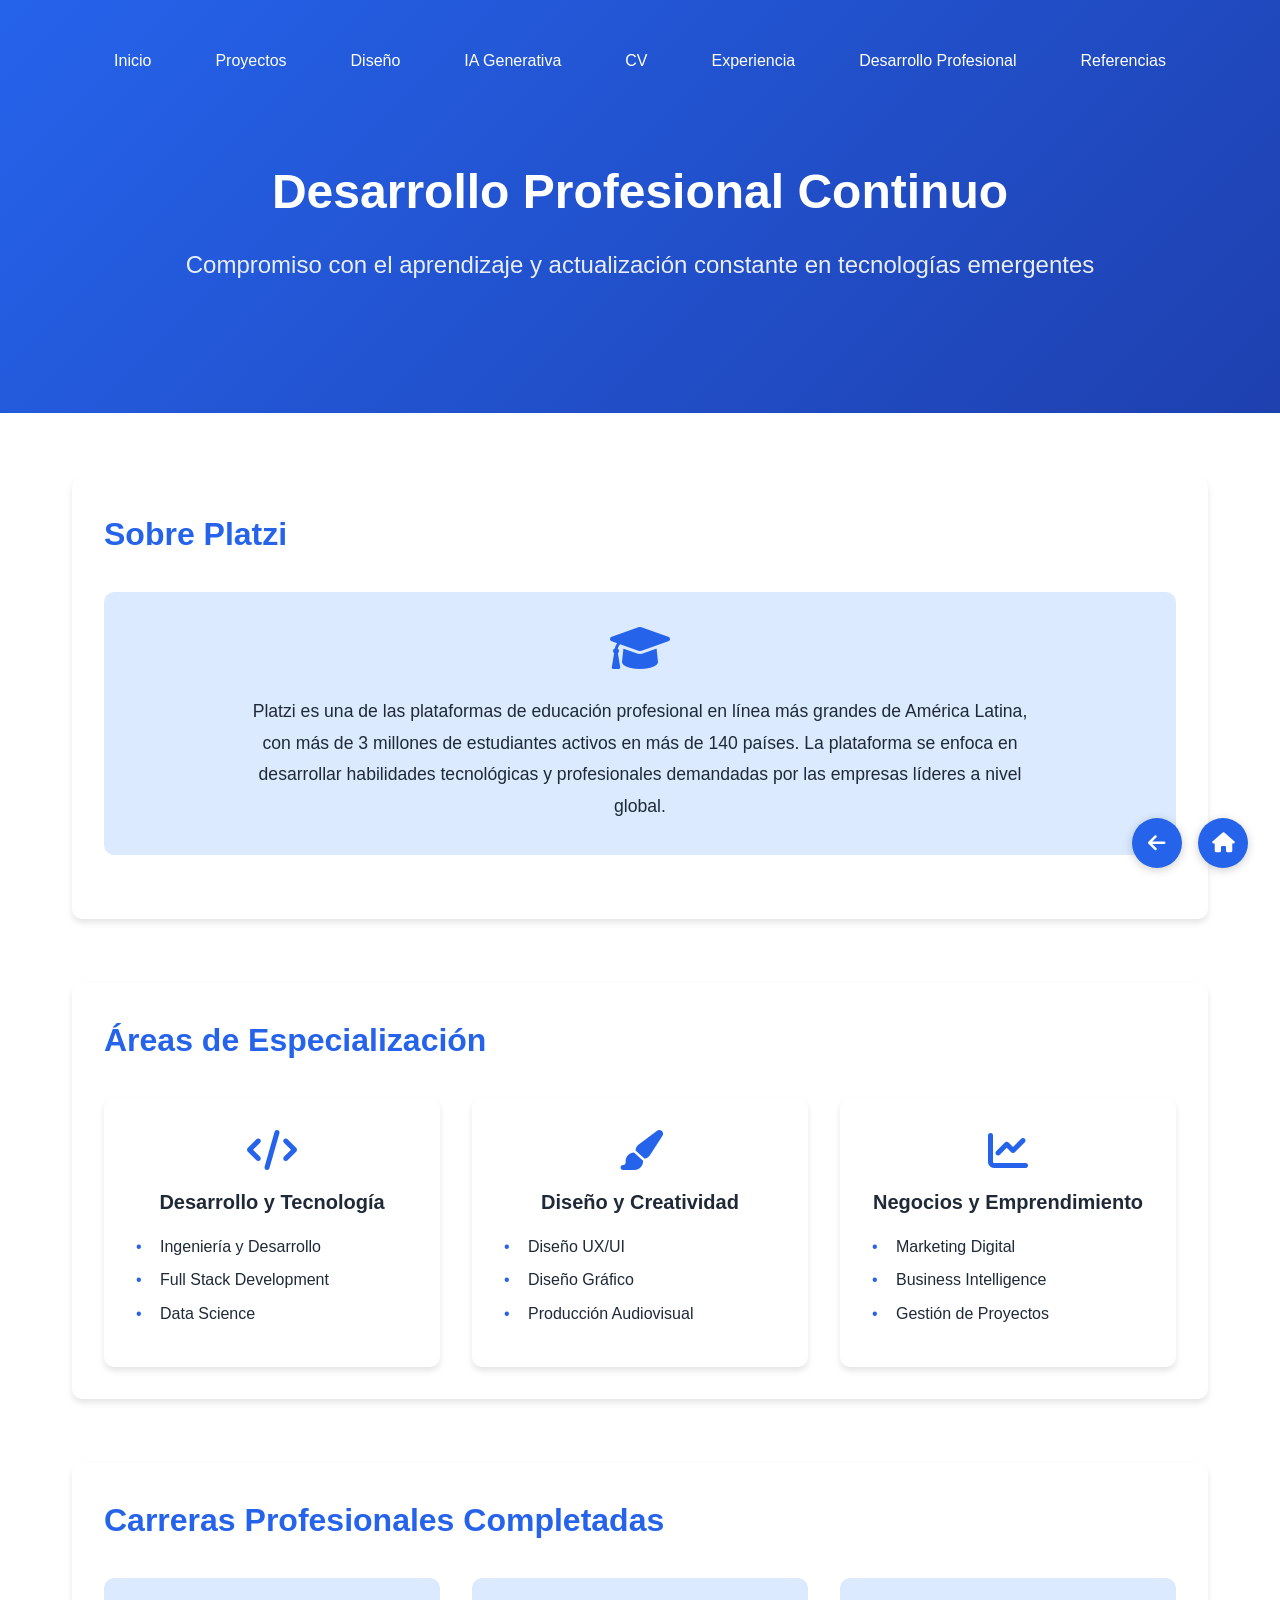
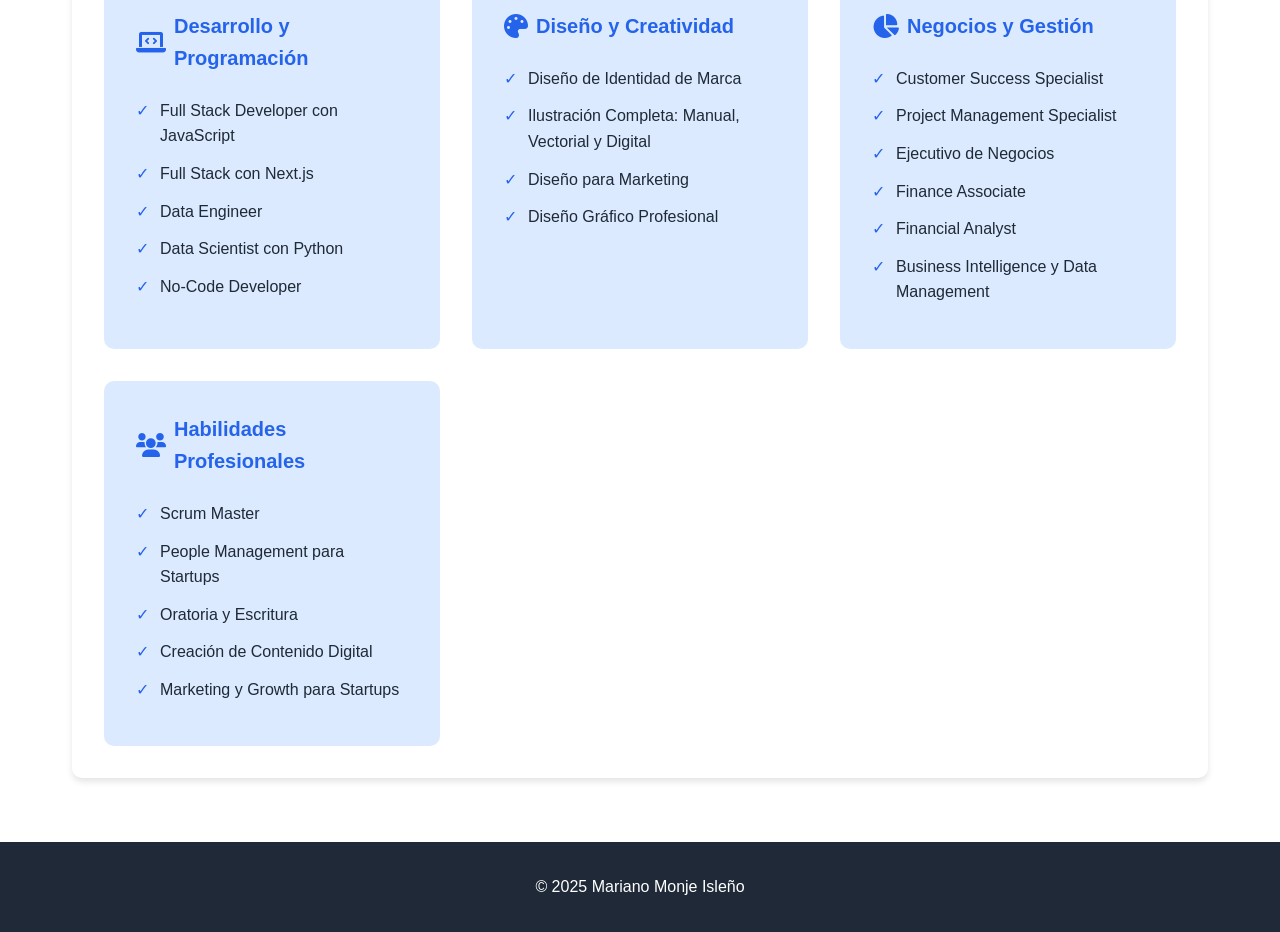
==== CarrerasPlatzi.html @ 1d6fe994 "Mejorando todo" ====
<!DOCTYPE html>
<html lang="es">

<head>
    <meta charset="UTF-8">
    <meta name="viewport" content="width=device-width, initial-scale=1.0">
    <meta name="description" content="Desarrollo profesional continuo de Mariano Monje Isleño - Carreras completadas en Platzi en desarrollo, diseño, negocios y habilidades profesionales.">
    <meta name="keywords" content="desarrollo profesional, platzi, carreras completadas, formación continua, mariano monje, educación tecnológica">
    <meta name="author" content="Mariano Monje Isleño">
    <meta property="og:title" content="Desarrollo Profesional - Mariano Monje Isleño">
    <meta property="og:description" content="Desarrollo profesional continuo con carreras completadas en Platzi en múltiples áreas tecnológicas.">
    <meta property="og:type" content="website">
    <meta property="og:url" content="https://marianomonjetecnico2023.github.io/Portfolio/CarrerasPlatzi.html">
    <meta name="twitter:card" content="summary_large_image">
    <meta name="twitter:title" content="Desarrollo Profesional - Mariano Monje Isleño">
    <meta name="twitter:description" content="Desarrollo profesional continuo con carreras completadas en Platzi.">
    <title>Desarrollo Profesional - Mariano Monje Isleño</title>
    <link rel="stylesheet" href="index.css">
    <link rel="stylesheet" href="https://cdnjs.cloudflare.com/ajax/libs/font-awesome/6.0.0/css/all.min.css">
</head>

<body>
    <header class="hero">
        <nav id="main-nav" class="container">
            <button class="mobile-menu-toggle" aria-label="Abrir menú">
                <i class="fas fa-bars"></i>
            </button>
            <ul>
                <li><a href="index.html">Inicio</a></li>
                <li><a href="ProyectosProgramacion.html">Proyectos</a></li>
                <li><a href="DiseñoGrafico.html">Diseño</a></li>
                <li><a href="IA-Generativa.html">IA Generativa</a></li>
                <li><a href="programador.html">CV</a></li>
                <li><a href="ExperienciaLaboral.html">Experiencia</a></li>
                <li><a href="CarrerasPlatzi.html">Desarrollo Profesional</a></li>
                <li><a href="Referencias.html">Referencias</a></li>
            </ul>
        </nav>
        <div class="mobile-menu-overlay"></div>

        <div class="hero-content container">
            <h1>Desarrollo Profesional Continuo</h1>
            <p class="subtitle">Compromiso con el aprendizaje y actualización constante en tecnologías emergentes</p>
        </div>
    </header>

    <main class="container">
        <section class="section">
            <h2>Sobre Platzi</h2>
            <div class="platzi-info">
                <div class="platzi-description">
                    <i class="fas fa-graduation-cap"></i>
                    <p>Platzi es una de las plataformas de educación profesional en línea más grandes de América Latina, con más de 3 millones de estudiantes activos en más de 140 países. La plataforma se enfoca en desarrollar habilidades tecnológicas y profesionales demandadas por las empresas líderes a nivel global.</p>
                </div>
            </div>
        </section>

        <section class="section">
            <h2>Áreas de Especialización</h2>
            <div class="areas-grid">
                <div class="area-card">
                    <i class="fas fa-code"></i>
                    <h3>Desarrollo y Tecnología</h3>
                    <ul>
                        <li>Ingeniería y Desarrollo</li>
                        <li>Full Stack Development</li>
                        <li>Data Science</li>
                    </ul>
                </div>
                
                <div class="area-card">
                    <i class="fas fa-paint-brush"></i>
                    <h3>Diseño y Creatividad</h3>
                    <ul>
                        <li>Diseño UX/UI</li>
                        <li>Diseño Gráfico</li>
                        <li>Producción Audiovisual</li>
                    </ul>
                </div>

                <div class="area-card">
                    <i class="fas fa-chart-line"></i>
                    <h3>Negocios y Emprendimiento</h3>
                    <ul>
                        <li>Marketing Digital</li>
                        <li>Business Intelligence</li>
                        <li>Gestión de Proyectos</li>
                    </ul>
                </div>
            </div>
        </section>

        <section class="section">
            <h2>Carreras Profesionales Completadas</h2>
            <div class="carreras-grid">
                <div class="carrera-category">
                    <h3><i class="fas fa-laptop-code"></i> Desarrollo y Programación</h3>
                    <ul>
                        <li>Full Stack Developer con JavaScript</li>
                        <li>Full Stack con Next.js</li>
                        <li>Data Engineer</li>
                        <li>Data Scientist con Python</li>
                        <li>No-Code Developer</li>
                    </ul>
                </div>

                <div class="carrera-category">
                    <h3><i class="fas fa-palette"></i> Diseño y Creatividad</h3>
                    <ul>
                        <li>Diseño de Identidad de Marca</li>
                        <li>Ilustración Completa: Manual, Vectorial y Digital</li>
                        <li>Diseño para Marketing</li>
                        <li>Diseño Gráfico Profesional</li>
                    </ul>
                </div>

                <div class="carrera-category">
                    <h3><i class="fas fa-chart-pie"></i> Negocios y Gestión</h3>
                    <ul>
                        <li>Customer Success Specialist</li>
                        <li>Project Management Specialist</li>
                        <li>Ejecutivo de Negocios</li>
                        <li>Finance Associate</li>
                        <li>Financial Analyst</li>
                        <li>Business Intelligence y Data Management</li>
                    </ul>
                </div>

                <div class="carrera-category">
                    <h3><i class="fas fa-users"></i> Habilidades Profesionales</h3>
                    <ul>
                        <li>Scrum Master</li>
                        <li>People Management para Startups</li>
                        <li>Oratoria y Escritura</li>
                        <li>Creación de Contenido Digital</li>
                        <li>Marketing y Growth para Startups</li>
                    </ul>
                </div>
            </div>
        </section>
    </main>

    <footer class="footer">
        <div class="container">
            <p>&copy; 2025 Mariano Monje Isleño</p>
        </div>
    </footer>

            <div class="nav-buttons">
            <a href="javascript:history.back()" class="nav-button" title="Página Anterior">
                <i class="fas fa-arrow-left"></i>
            </a>
            <a href="index.html" class="nav-button" title="Inicio">
                <i class="fas fa-home"></i>
            </a>
        </div>

        <script>
            // Menú móvil
            const mobileToggle = document.querySelector('.mobile-menu-toggle');
            const navMenu = document.querySelector('#main-nav ul');
            const overlay = document.querySelector('.mobile-menu-overlay');
            const menuIcon = mobileToggle.querySelector('i');

            function toggleMobileMenu() {
                navMenu.classList.toggle('mobile-menu-open');
                overlay.classList.toggle('active');
                
                // Cambiar icono
                if (navMenu.classList.contains('mobile-menu-open')) {
                    menuIcon.classList.remove('fa-bars');
                    menuIcon.classList.add('fa-times');
                    mobileToggle.setAttribute('aria-label', 'Cerrar menú');
                } else {
                    menuIcon.classList.remove('fa-times');
                    menuIcon.classList.add('fa-bars');
                    mobileToggle.setAttribute('aria-label', 'Abrir menú');
                }
            }

            mobileToggle.addEventListener('click', toggleMobileMenu);
            overlay.addEventListener('click', toggleMobileMenu);

            // Cerrar menú al hacer clic en un enlace
            navMenu.querySelectorAll('a').forEach(link => {
                link.addEventListener('click', () => {
                    if (navMenu.classList.contains('mobile-menu-open')) {
                        toggleMobileMenu();
                    }
                });
            });

            // Estados de carga para imágenes y videos
            function handleMediaLoading() {
                const images = document.querySelectorAll('img');
                const videos = document.querySelectorAll('video');

                images.forEach(img => {
                    if (!img.complete) {
                        img.parentElement.classList.add('loading');
                        img.addEventListener('load', () => {
                            img.parentElement.classList.remove('loading');
                        });
                        img.addEventListener('error', () => {
                            img.parentElement.classList.remove('loading');
                            img.style.display = 'none';
                        });
                    }
                });

                videos.forEach(video => {
                    video.addEventListener('loadstart', () => {
                        video.parentElement.classList.add('loading');
                    });
                    video.addEventListener('canplay', () => {
                        video.parentElement.classList.remove('loading');
                    });
                    video.addEventListener('error', () => {
                        video.parentElement.classList.remove('loading');
                    });
                });
            }

            // Ejecutar cuando el DOM esté listo
            document.addEventListener('DOMContentLoaded', handleMediaLoading);
        </script>
    </body>
    </html>
---- index.css ----
:root {
    --primary-color: #2563eb;
    --secondary-color: #1e40af;
    --text-color: #1f2937;
    --bg-color: #ffffff;
    --accent-color: #dbeafe;
}

* {
    margin: 0;
    padding: 0;
    box-sizing: border-box;
}

body {
    font-family: 'DM Sans', sans-serif;
    line-height: 1.6;
    color: var(--text-color);
    background-color: var(--bg-color);
}

.container {
    max-width: 1200px;
    margin: 0 auto;
    padding: 0 2rem;
}

/* Header y Navegación */
.hero {
    background: linear-gradient(135deg, var(--primary-color), var(--secondary-color));
    color: white;
    padding: 2rem 0;
    margin-bottom: 4rem;
}

#main-nav {
    padding: 1rem 0;
    position: relative;
}

#main-nav ul {
    display: flex;
    justify-content: center;
    gap: 2rem;
    list-style: none;
    flex-wrap: wrap;
}

#main-nav a {
    color: white;
    text-decoration: none;
    font-weight: 500;
    transition: color 0.3s ease;
    padding: 0.5rem 1rem;
    border-radius: 5px;
}

#main-nav a:hover {
    color: var(--accent-color);
    background: rgba(255, 255, 255, 0.1);
}

/* Menú Hamburguesa */
.mobile-menu-toggle {
    display: none;
    background: none;
    border: none;
    color: white;
    font-size: 1.5rem;
    cursor: pointer;
    position: absolute;
    right: 2rem;
    top: 50%;
    transform: translateY(-50%);
    z-index: 1001;
}

.mobile-menu-toggle:hover {
    color: var(--accent-color);
}

/* Navegación móvil */
@media (max-width: 768px) {
    .mobile-menu-toggle {
        display: block;
    }
    
    #main-nav ul {
        position: fixed;
        top: 0;
        right: -100%;
        height: 100vh;
        width: 280px;
        background: linear-gradient(135deg, var(--primary-color), var(--secondary-color));
        flex-direction: column;
        justify-content: flex-start;
        align-items: stretch;
        padding: 4rem 0 2rem;
        gap: 0;
        transition: right 0.3s ease;
        box-shadow: -5px 0 15px rgba(0, 0, 0, 0.2);
        z-index: 1000;
    }
    
    #main-nav ul.mobile-menu-open {
        right: 0;
    }
    
    #main-nav li {
        margin: 0;
    }
    
    #main-nav a {
        display: block;
        padding: 1rem 2rem;
        border-bottom: 1px solid rgba(255, 255, 255, 0.1);
        font-size: 1.1rem;
    }
    
    #main-nav a:hover {
        background: rgba(255, 255, 255, 0.15);
        color: white;
    }
    
    /* Overlay para cerrar menú */
    .mobile-menu-overlay {
        position: fixed;
        top: 0;
        left: 0;
        width: 100%;
        height: 100%;
        background: rgba(0, 0, 0, 0.5);
        z-index: 999;
        opacity: 0;
        visibility: hidden;
        transition: all 0.3s ease;
    }
    
    .mobile-menu-overlay.active {
        opacity: 1;
        visibility: visible;
    }
}

/* Botones de Navegación */
.nav-buttons {
    position: fixed;
    bottom: 2rem;
    right: 2rem;
    display: flex;
    gap: 1rem;
    z-index: 1000;
}

.nav-button {
    background: var(--primary-color);
    color: white;
    width: 50px;
    height: 50px;
    border-radius: 50%;
    display: flex;
    align-items: center;
    justify-content: center;
    text-decoration: none;
    box-shadow: 0 2px 10px rgba(0, 0, 0, 0.2);
    transition: all 0.3s ease;
}

.nav-button:hover {
    background: var(--secondary-color);
    transform: translateY(-3px);
    box-shadow: 0 4px 15px rgba(0, 0, 0, 0.3);
}

.nav-button i {
    font-size: 1.25rem;
}

@media (max-width: 768px) {
    .nav-buttons {
        bottom: 1rem;
        right: 1rem;
    }
}

.hero-content {
    text-align: center;
    padding: 4rem 0;
}

.hero-content h1 {
    font-size: 3rem;
    margin-bottom: 1rem;
    animation: fadeInUp 0.8s ease;
}

.subtitle {
    font-size: 1.5rem;
    opacity: 0.9;
    margin-bottom: 2rem;
    animation: fadeInUp 1s ease;
}

/* Secciones */
.section {
    margin-bottom: 4rem;
    padding: 2rem;
    background: white;
    border-radius: 10px;
    box-shadow: 0 4px 6px rgba(0, 0, 0, 0.1);
}

/* About Section */
.about-content {
    max-width: 1000px;
    margin: 0 auto;
}

.about-text h2 {
    font-size: 2.5rem;
    color: var(--primary-color);
    margin-bottom: 1rem;
    text-align: center;
}

.lead {
    font-size: 1.3rem;
    line-height: 1.6;
    color: var(--text-color);
    text-align: center;
    margin-bottom: 3rem;
    opacity: 0.9;
}

.value-proposition {
    display: grid;
    grid-template-columns: repeat(auto-fit, minmax(250px, 1fr));
    gap: 2rem;
    margin-bottom: 3rem;
}

.value-item {
    text-align: center;
    padding: 1.5rem;
    border-radius: 10px;
    background: var(--accent-color);
    transition: transform 0.3s ease;
}

.value-item:hover {
    transform: translateY(-5px);
}

.value-item i {
    font-size: 2.5rem;
    color: var(--primary-color);
    margin-bottom: 1rem;
}

.value-item h4 {
    color: var(--text-color);
    margin-bottom: 0.5rem;
    font-size: 1.2rem;
}

.value-item p {
    color: #666;
    font-size: 0.9rem;
    line-height: 1.5;
}

.cta-buttons {
    display: flex;
    justify-content: center;
    gap: 1rem;
    flex-wrap: wrap;
}

.btn-contact {
    background: linear-gradient(45deg, #28a745, #20c997);
    color: white;
    padding: 0.75rem 1.5rem;
    border-radius: 5px;
    text-decoration: none;
    transition: all 0.3s ease;
    font-weight: 500;
}

.btn-contact:hover {
    background: linear-gradient(45deg, #218838, #1ea080);
    transform: translateY(-2px);
    box-shadow: 0 4px 15px rgba(40, 167, 69, 0.3);
}

.section h2 {
    color: var(--primary-color);
    margin-bottom: 2rem;
    font-size: 2rem;
}

/* Tech Stack */
.tech-stack {
    display: grid;
    grid-template-columns: repeat(auto-fit, minmax(280px, 1fr));
    gap: 2rem;
}

.tech-category {
    background: var(--accent-color);
    padding: 2rem;
    border-radius: 10px;
    text-align: center;
    transition: transform 0.3s ease;
}

.tech-category:hover {
    transform: translateY(-5px);
}

.tech-category i {
    font-size: 2.5rem;
    color: var(--primary-color);
    margin-bottom: 1rem;
}

.tech-category h3 {
    margin-bottom: 1.5rem;
    color: var(--text-color);
    font-size: 1.3rem;
}

.tech-items {
    display: flex;
    flex-wrap: wrap;
    gap: 0.5rem;
    justify-content: center;
}

.tech-badge {
    background: white;
    color: var(--primary-color);
    padding: 0.4rem 0.8rem;
    border-radius: 20px;
    font-size: 0.85rem;
    font-weight: 500;
    border: 2px solid var(--primary-color);
    transition: all 0.3s ease;
}

.tech-badge:hover {
    background: var(--primary-color);
    color: white;
    transform: scale(1.05);
}

/* Contacto */
.contact-info {
    display: grid;
    grid-template-columns: repeat(auto-fit, minmax(200px, 1fr));
    gap: 2rem;
}

.contact-item {
    display: flex;
    align-items: center;
    gap: 1rem;
}

.contact-item i {
    color: var(--primary-color);
    font-size: 1.5rem;
}

.contact-item a {
    color: var(--text-color);
    text-decoration: none;
    transition: color 0.3s ease;
}

.contact-item a:hover {
    color: var(--primary-color);
}

/* Social Links */
.social-links {
    display: flex;
    justify-content: center;
    gap: 1.5rem;
    margin-top: 2rem;
}

.social-links a {
    color: white;
    font-size: 1.5rem;
    transition: transform 0.3s ease;
}

.social-links a:hover {
    transform: translateY(-3px);
}

/* Footer */
footer {
    background: var(--text-color);
    color: white;
    padding: 2rem 0;
    text-align: center;
}

/* Animaciones */
@keyframes fadeInUp {
    from {
        opacity: 0;
        transform: translateY(20px);
    }
    to {
        opacity: 1;
        transform: translateY(0);
    }
}

/* Responsive */
@media (max-width: 768px) {
    .hero-content h1 {
        font-size: 2rem;
    }

    .subtitle {
        font-size: 1.2rem;
    }

    #main-nav ul {
        flex-direction: column;
        text-align: center;
    }

    .section {
        padding: 1.5rem;
    }
}

/* Proyectos */
.project-filters {
    display: flex;
    justify-content: center;
    gap: 1rem;
    margin-bottom: 2rem;
}

.filter-btn {
    padding: 0.5rem 1rem;
    border: 2px solid var(--primary-color);
    border-radius: 20px;
    background: transparent;
    color: var(--primary-color);
    cursor: pointer;
    transition: all 0.3s ease;
}

.filter-btn.active,
.filter-btn:hover {
    background: var(--primary-color);
    color: white;
}

.projects-grid {
    display: grid;
    grid-template-columns: repeat(auto-fit, minmax(300px, 1fr));
    gap: 2rem;
}

.project-card {
    background: white;
    border-radius: 10px;
    overflow: hidden;
    box-shadow: 0 4px 6px rgba(0, 0, 0, 0.1);
    transition: transform 0.3s ease;
}

.project-card:hover {
    transform: translateY(-5px);
}

.project-media {
    position: relative;
    padding-top: 56.25%; /* 16:9 Aspect Ratio */
}

.project-media video,
.project-media img {
    position: absolute;
    top: 0;
    left: 0;
    width: 100%;
    height: 100%;
    object-fit: cover;
    border-radius: 10px 10px 0 0;
    transition: transform 0.3s ease;
}

.project-media img {
    object-fit: contain;
    background-color: var(--accent-color);
    padding: 1rem;
}

.project-card:hover .project-media video,
.project-card:hover .project-media img {
    transform: scale(1.02);
}

.project-media::after {
    content: '';
    position: absolute;
    top: 0;
    left: 0;
    right: 0;
    bottom: 0;
    background: linear-gradient(to bottom, rgba(0,0,0,0.1), rgba(0,0,0,0));
    border-radius: 10px 10px 0 0;
    pointer-events: none;
}

.project-content {
    padding: 1.5rem;
}

.project-content h3 {
    color: var(--text-color);
    margin-bottom: 1rem;
    font-size: 1.25rem;
}

.project-description {
    color: #666;
    margin-bottom: 1rem;
    line-height: 1.6;
}

.project-tech {
    display: flex;
    flex-wrap: wrap;
    gap: 0.5rem;
    margin-bottom: 1.5rem;
}

.tech-tag {
    background: var(--accent-color);
    color: var(--primary-color);
    padding: 0.25rem 0.75rem;
    border-radius: 15px;
    font-size: 0.875rem;
}

.project-links {
    display: flex;
    gap: 1rem;
}

.btn-demo,
.btn-code,
.btn-api {
    display: inline-flex;
    align-items: center;
    gap: 0.5rem;
    padding: 0.5rem 1rem;
    border-radius: 5px;
    text-decoration: none;
    transition: all 0.3s ease;
}

.btn-demo {
    background: var(--primary-color);
    color: white;
}

.btn-code {
    border: 1px solid var(--primary-color);
    color: var(--primary-color);
}

.btn-api {
    background: linear-gradient(45deg, #4caf50, #45a049);
    color: white;
    border: none;
}

.btn-demo:hover,
.btn-code:hover {
    transform: translateY(-2px);
    box-shadow: 0 2px 4px rgba(0, 0, 0, 0.1);
}

.btn-api:hover {
    background: linear-gradient(45deg, #45a049, #3d8b40);
    transform: translateY(-2px);
    box-shadow: 0 4px 15px rgba(76, 175, 80, 0.3);
}

@media (max-width: 768px) {
    .project-filters {
        flex-wrap: wrap;
    }

    .project-card {
        margin-bottom: 2rem;
    }
}

/* Diseño Gráfico */
.section-description {
    text-align: center;
    color: #666;
    margin-bottom: 2rem;
    font-size: 1.1rem;
}

.design-filters {
    display: flex;
    justify-content: center;
    gap: 1rem;
    margin-bottom: 2rem;
}

.design-grid {
    display: grid;
    grid-template-columns: repeat(auto-fit, minmax(280px, 1fr));
    gap: 2rem;
}

.design-card {
    position: relative;
    border-radius: 10px;
    overflow: hidden;
    box-shadow: 0 4px 6px rgba(0, 0, 0, 0.1);
    transition: transform 0.3s ease;
}

.design-card:hover {
    transform: translateY(-5px);
}

.design-image {
    position: relative;
    overflow: hidden;
}

.design-image img {
    width: 100%;
    height: 300px;
    object-fit: cover;
    transition: transform 0.3s ease;
}

.design-card:hover .design-image img {
    transform: scale(1.1);
}

.design-overlay {
    position: absolute;
    bottom: 0;
    left: 0;
    right: 0;
    background: linear-gradient(to top, rgba(0,0,0,0.8), transparent);
    padding: 1.5rem;
    color: white;
    transform: translateY(100%);
    transition: transform 0.3s ease;
}

.design-card:hover .design-overlay {
    transform: translateY(0);
}

.design-overlay h3 {
    font-size: 1.25rem;
    margin-bottom: 0.5rem;
    color: white;
}

.design-overlay p {
    font-size: 0.9rem;
    opacity: 0.9;
}

@media (max-width: 768px) {
    .design-grid {
        grid-template-columns: repeat(auto-fit, minmax(250px, 1fr));
    }

    .design-image img {
        height: 250px;
    }
}

/* Professional Summary CV */
.professional-summary {
    background: linear-gradient(135deg, var(--accent-color), #f8f9fa);
    border-left: 4px solid var(--primary-color);
}

.summary-content {
    max-width: 900px;
    margin: 0 auto;
}

.lead-summary {
    font-size: 1.2rem;
    line-height: 1.7;
    color: var(--text-color);
    margin-bottom: 2rem;
    text-align: center;
}

.key-achievements {
    display: grid;
    grid-template-columns: repeat(auto-fit, minmax(250px, 1fr));
    gap: 1.5rem;
}

.achievement-item {
    display: flex;
    align-items: center;
    gap: 1rem;
    padding: 1rem;
    background: white;
    border-radius: 8px;
    box-shadow: 0 2px 4px rgba(0, 0, 0, 0.1);
}

.achievement-item i {
    font-size: 1.5rem;
    color: var(--secondary-color);
}

.achievement-item span {
    font-weight: 500;
    color: var(--text-color);
}

/* Timeline Section */
.timeline-section {
    padding: 3rem 0;
}

.timeline {
    position: relative;
    max-width: 1000px;
    margin: 0 auto;
    padding: 2rem 0;
}

.timeline::before {
    content: '';
    position: absolute;
    width: 2px;
    height: 100%;
    background: var(--primary-color);
    left: 50%;
    transform: translateX(-50%);
    top: 0;
}

.timeline-item {
    position: relative;
    margin-bottom: 4rem;
}

.timeline-dot {
    position: absolute;
    left: 50%;
    transform: translateX(-50%);
    width: 40px;
    height: 40px;
    background: var(--primary-color);
    border-radius: 50%;
    display: flex;
    align-items: center;
    justify-content: center;
    color: white;
    z-index: 2;
}

.timeline-content {
    position: relative;
    width: calc(50% - 50px);
    padding: 2rem;
    background: white;
    border-radius: 10px;
    box-shadow: 0 4px 6px rgba(0, 0, 0, 0.1);
}

.timeline-item:nth-child(odd) .timeline-content {
    left: calc(50% + 50px);
}

.timeline-item:nth-child(even) .timeline-content {
    left: 0;
}

.timeline-header {
    margin-bottom: 1.5rem;
}

.timeline-header h3 {
    color: var(--primary-color);
    margin-bottom: 0.5rem;
    font-size: 1.5rem;
}

.timeline-date {
    color: #666;
    font-size: 0.9rem;
}

.timeline-description {
    color: var(--text-color);
}

.achievements {
    margin: 1.5rem 0;
    padding: 1rem;
    background: var(--accent-color);
    border-radius: 8px;
}

.achievements h5 {
    color: var(--primary-color);
    margin-bottom: 1rem;
    display: flex;
    align-items: center;
    gap: 0.5rem;
}

.achievements ul {
    list-style: none;
    padding-left: 1.5rem;
}

.achievements li {
    margin-bottom: 0.5rem;
    position: relative;
}

.achievements li::before {
    content: "✓";
    color: var(--primary-color);
    position: absolute;
    left: -1.5rem;
}

.skills-used {
    display: flex;
    flex-wrap: wrap;
    gap: 0.5rem;
    margin-top: 1rem;
}

.skill-tag {
    background: var(--accent-color);
    color: var(--primary-color);
    padding: 0.25rem 0.75rem;
    border-radius: 15px;
    font-size: 0.875rem;
}

/* Skills Overview */
.skills-overview {
    background: white;
    padding: 3rem 0;
}

.skills-grid {
    display: grid;
    grid-template-columns: repeat(auto-fit, minmax(250px, 1fr));
    gap: 2rem;
    margin-top: 2rem;
}

.skill-category {
    text-align: center;
    padding: 2rem;
    background: var(--accent-color);
    border-radius: 10px;
    transition: transform 0.3s ease;
}

.skill-category:hover {
    transform: translateY(-5px);
}

.skill-category i {
    font-size: 2.5rem;
    color: var(--primary-color);
    margin-bottom: 1rem;
}

.skill-category h3 {
    color: var(--primary-color);
    margin-bottom: 1rem;
}

.skill-category ul {
    list-style: none;
    padding: 0;
}

.skill-category li {
    margin-bottom: 0.5rem;
    color: var(--text-color);
}

@media (max-width: 768px) {
    .timeline::before {
        left: 30px;
    }

    .timeline-dot {
        left: 30px;
    }

    .timeline-content {
        width: calc(100% - 80px);
        left: 80px !important;
    }

    .timeline-item {
        margin-bottom: 3rem;
    }
}

/* Testimonials */
.testimonials {
    padding: 4rem 0;
}

.testimonial-grid {
    display: grid;
    grid-template-columns: repeat(auto-fit, minmax(300px, 1fr));
    gap: 2rem;
}

.testimonial-card {
    background: white;
    border-radius: 10px;
    padding: 2rem;
    box-shadow: 0 4px 6px rgba(0, 0, 0, 0.1);
    transition: transform 0.3s ease;
}

.testimonial-card:hover {
    transform: translateY(-5px);
}

.testimonial-header {
    display: flex;
    align-items: center;
    gap: 1.5rem;
    margin-bottom: 1.5rem;
}

.testimonial-avatar {
    width: 60px;
    height: 60px;
    background: var(--accent-color);
    border-radius: 50%;
    display: flex;
    align-items: center;
    justify-content: center;
}

.testimonial-avatar i {
    font-size: 1.5rem;
    color: var(--primary-color);
}

.testimonial-info h3 {
    color: var(--text-color);
    margin-bottom: 0.25rem;
}

.testimonial-position {
    color: #666;
    font-size: 0.9rem;
    margin-bottom: 0.5rem;
}

.contact-info,
.platform {
    display: flex;
    align-items: center;
    gap: 0.5rem;
    color: var(--primary-color);
    font-size: 0.9rem;
}

.testimonial-content {
    position: relative;
    padding: 1.5rem 0;
}

.testimonial-content i {
    color: var(--accent-color);
    font-size: 1.5rem;
    position: absolute;
    top: 0;
    left: 0;
}

.testimonial-content p {
    padding-left: 2rem;
    color: var(--text-color);
    line-height: 1.6;
}

.testimonial-footer {
    margin-top: 1.5rem;
    display: flex;
    justify-content: space-between;
    align-items: center;
}

.rating {
    color: #ffd700;
}

.achievement {
    display: flex;
    align-items: center;
    gap: 0.5rem;
    color: var(--primary-color);
    font-size: 0.9rem;
}

/* CTA Section */
.cta-section {
    text-align: center;
    padding: 4rem 0;
    background: var(--accent-color);
    border-radius: 10px;
    margin: 2rem 0;
}

.cta-section h2 {
    color: var(--primary-color);
    margin-bottom: 1rem;
}

.cta-section p {
    color: var(--text-color);
    margin-bottom: 2rem;
}

.cta-buttons {
    display: flex;
    justify-content: center;
    gap: 1rem;
}

.btn-primary,
.btn-secondary {
    display: inline-flex;
    align-items: center;
    gap: 0.5rem;
    padding: 0.75rem 1.5rem;
    border-radius: 5px;
    text-decoration: none;
    transition: all 0.3s ease;
}

.btn-primary {
    background: var(--primary-color);
    color: white;
}

.btn-secondary {
    border: 2px solid var(--primary-color);
    color: var(--primary-color);
}

.btn-primary:hover,
.btn-secondary:hover {
    transform: translateY(-2px);
    box-shadow: 0 2px 4px rgba(0, 0, 0, 0.1);
}

@media (max-width: 768px) {
    .testimonial-grid {
        grid-template-columns: 1fr;
    }

    .cta-buttons {
        flex-direction: column;
    }

    .btn-primary,
    .btn-secondary {
        width: 100%;
        justify-content: center;
    }
}

/* Desarrollo Profesional Actual */
.formacion-grid {
    display: grid;
    grid-template-columns: repeat(auto-fit, minmax(300px, 1fr));
    gap: 2rem;
    margin-top: 1.5rem;
}

.formacion-item {
    background: var(--accent-color);
    padding: 1.5rem;
    border-radius: 10px;
    transition: transform 0.3s ease;
}

.formacion-item:hover {
    transform: translateY(-5px);
}

.formacion-item h3 {
    color: var(--primary-color);
    margin-bottom: 1rem;
    font-size: 1.25rem;
    text-align: center;
}

.curso-list {
    list-style: none;
    padding: 0;
}

.curso-list li {
    display: flex;
    justify-content: space-between;
    align-items: center;
    padding: 0.75rem 0;
    border-bottom: 1px solid rgba(0,0,0,0.1);
}

.curso-list li:last-child {
    border-bottom: none;
}

.curso-titulo {
    color: var(--text-color);
    font-weight: 500;
}

.curso-detalle {
    color: var(--primary-color);
    font-size: 0.9rem;
    font-weight: 500;
    background: white;
    padding: 0.25rem 0.75rem;
    border-radius: 15px;
}

@media (max-width: 768px) {
    .formacion-grid {
        grid-template-columns: 1fr;
    }
}

/* Platzi Info Section */
.platzi-info {
    text-align: center;
    padding: 2rem;
    background: var(--accent-color);
    border-radius: 10px;
    margin-bottom: 2rem;
}

.platzi-description {
    max-width: 800px;
    margin: 0 auto;
}

.platzi-description i {
    font-size: 3rem;
    color: var(--primary-color);
    margin-bottom: 1.5rem;
}

.platzi-description p {
    font-size: 1.1rem;
    line-height: 1.8;
    color: var(--text-color);
}

/* Areas Grid */
.areas-grid {
    display: grid;
    grid-template-columns: repeat(auto-fit, minmax(300px, 1fr));
    gap: 2rem;
    margin-top: 2rem;
}

.area-card {
    background: white;
    padding: 2rem;
    border-radius: 10px;
    box-shadow: 0 4px 6px rgba(0, 0, 0, 0.1);
    text-align: center;
    transition: transform 0.3s ease;
}

.area-card:hover {
    transform: translateY(-5px);
}

.area-card i {
    font-size: 2.5rem;
    color: var(--primary-color);
    margin-bottom: 1rem;
}

.area-card h3 {
    color: var(--text-color);
    margin-bottom: 1rem;
    font-size: 1.25rem;
}

.area-card ul {
    list-style: none;
    padding: 0;
    text-align: left;
}

.area-card li {
    margin-bottom: 0.5rem;
    padding-left: 1.5rem;
    position: relative;
}

.area-card li::before {
    content: "•";
    color: var(--primary-color);
    position: absolute;
    left: 0;
}

/* Carreras Grid */
.carreras-grid {
    display: grid;
    grid-template-columns: repeat(auto-fit, minmax(280px, 1fr));
    gap: 2rem;
    margin-top: 2rem;
}

.carrera-category {
    background: var(--accent-color);
    padding: 2rem;
    border-radius: 10px;
    transition: transform 0.3s ease;
}

.carrera-category:hover {
    transform: translateY(-5px);
}

.carrera-category h3 {
    color: var(--primary-color);
    margin-bottom: 1.5rem;
    font-size: 1.25rem;
    display: flex;
    align-items: center;
    gap: 0.5rem;
}

.carrera-category h3 i {
    font-size: 1.5rem;
}

.carrera-category ul {
    list-style: none;
    padding: 0;
}

.carrera-category li {
    margin-bottom: 0.75rem;
    padding-left: 1.5rem;
    position: relative;
    color: var(--text-color);
}

.carrera-category li::before {
    content: "✓";
    color: var(--primary-color);
    position: absolute;
    left: 0;
}

@media (max-width: 768px) {
    .areas-grid,
    .carreras-grid {
        grid-template-columns: 1fr;
    }

    .platzi-description p {
        font-size: 1rem;
    }
}

/* Proyecto Destacado */
.featured-project {
    border: 2px solid var(--secondary-color);
    position: relative;
    transform: scale(1.02);
}

.featured-project::before {
    content: '';
    position: absolute;
    top: -2px;
    left: -2px;
    right: -2px;
    bottom: -2px;
    background: linear-gradient(45deg, var(--primary-color), var(--secondary-color));
    z-index: -1;
    border-radius: 15px;
}

.featured-badge {
    background: linear-gradient(45deg, #ff6b35, #f7931e);
    color: white;
    padding: 0.2rem 0.6rem;
    border-radius: 15px;
    font-size: 0.7rem;
    font-weight: bold;
    margin-left: 0.5rem;
    animation: pulse 2s infinite;
}

@keyframes pulse {
    0%, 100% { transform: scale(1); }
    50% { transform: scale(1.05); }
}

.project-placeholder {
    display: flex;
    flex-direction: column;
    align-items: center;
    justify-content: center;
    height: 200px;
    background: linear-gradient(135deg, var(--primary-color), var(--secondary-color));
    color: white;
    border-radius: 10px 10px 0 0;
}

.project-placeholder i {
    font-size: 3rem;
    margin-bottom: 1rem;
}

.project-placeholder span {
    font-size: 1.2rem;
    font-weight: bold;
}

.project-features ul {
    list-style: none;
    padding: 0;
    margin: 1rem 0;
}

.project-features li {
    padding: 0.3rem 0;
    color: var(--text-color);
}

.project-features i {
    color: var(--secondary-color);
    margin-right: 0.5rem;
}

.tech-tag.backend {
    background: linear-gradient(45deg, #4caf50, #45a049);
    color: white;
}

.tech-tag.frontend {
    background: linear-gradient(45deg, #2196f3, #1976d2);
    color: white;
}

.tech-tag.database {
    background: linear-gradient(45deg, #ff9800, #f57c00);
    color: white;
}

/* Estadísticas de Proyectos */
.project-stats {
    display: grid;
    grid-template-columns: repeat(auto-fit, minmax(200px, 1fr));
    gap: 1rem;
    margin: 2rem 0;
    padding: 2rem;
    background: var(--accent-color);
    border-radius: 10px;
}

.stat-item {
    text-align: center;
    padding: 1rem;
}

.stat-number {
    font-size: 2.5rem;
    font-weight: bold;
    color: var(--primary-color);
    display: block;
}

.stat-label {
    font-size: 0.9rem;
    color: var(--text-color);
    opacity: 0.8;
}

.project-status-info {
    background: #f8fafc;
    border: 1px solid #e2e8f0;
    border-radius: 10px;
    padding: 1.5rem;
    margin-bottom: 2rem;
    border-left: 4px solid var(--primary-color);
}

.status-description {
    color: #475569;
    font-size: 0.95rem;
    line-height: 1.6;
    margin: 0;
}

.status-description i {
    color: var(--primary-color);
    margin-right: 0.5rem;
}

.status-description strong {
    color: var(--text-color);
}

.professional-goals {
    margin-top: 2rem;
    padding: 1.5rem;
    background: #f8fafc;
    border-radius: 10px;
    border: 1px solid #e2e8f0;
}

.professional-goals h4 {
    color: var(--primary-color);
    margin-bottom: 1rem;
    font-size: 1.1rem;
}

.professional-goals h4 i {
    margin-right: 0.5rem;
}

.professional-goals ul {
    list-style: none;
    padding: 0;
}

.professional-goals li {
    padding: 0.5rem 0;
    color: #475569;
    position: relative;
    padding-left: 1.5rem;
}

.professional-goals li::before {
    content: '✓';
    position: absolute;
    left: 0;
    color: var(--primary-color);
    font-weight: bold;
}

.availability-info {
    margin-top: 2rem;
    padding: 1.5rem;
    background: #f0f9ff;
    border-radius: 10px;
    border: 1px solid #bae6fd;
}

.availability-info h4 {
    color: var(--primary-color);
    margin-bottom: 1rem;
    font-size: 1.1rem;
}

.availability-info h4 i {
    margin-right: 0.5rem;
}

.availability-info ul {
    list-style: none;
    padding: 0;
}

.availability-info li {
    padding: 0.5rem 0;
    color: #475569;
    border-bottom: 1px solid #e2e8f0;
}

.availability-info li:last-child {
    border-bottom: none;
}

.availability-info strong {
    color: var(--text-color);
}

.quality-commitment {
    background: #f8fafc;
    border-radius: 15px;
    padding: 2rem;
    margin: 2rem 0;
}

.commitment-grid {
    display: grid;
    grid-template-columns: repeat(auto-fit, minmax(250px, 1fr));
    gap: 2rem;
    margin-top: 1.5rem;
}

.commitment-item {
    text-align: center;
    padding: 1.5rem;
    background: white;
    border-radius: 10px;
    box-shadow: 0 2px 10px rgba(0, 0, 0, 0.1);
    transition: transform 0.3s ease;
}

.commitment-item:hover {
    transform: translateY(-5px);
}

.commitment-item i {
    font-size: 2.5rem;
    color: var(--primary-color);
    margin-bottom: 1rem;
}

.commitment-item h4 {
    color: var(--text-color);
    margin-bottom: 0.5rem;
    font-size: 1.2rem;
}

.commitment-item p {
    color: #64748b;
    font-size: 0.9rem;
    line-height: 1.5;
}

/* Media Queries Responsive */
@media (max-width: 1200px) {
    .container {
        padding: 0 1.5rem;
    }
    
    .projects-grid,
    .design-grid {
        grid-template-columns: repeat(2, 1fr);
    }
}

@media (max-width: 992px) {
    .hero-content h1 {
        font-size: 2.5rem;
    }
    
    .subtitle {
        font-size: 1.3rem;
    }
    
    .section {
        padding: 1.5rem;
    }
    
    .timeline-content {
        width: calc(50% - 30px);
    }
    
    .timeline-item:nth-child(odd) .timeline-content {
        left: calc(50% + 30px);
    }
}

@media (max-width: 768px) {
    #main-nav ul {
        flex-direction: column;
        text-align: center;
        gap: 1rem;
    }
    
    .hero-content h1 {
        font-size: 2rem;
    }
    
    .subtitle {
        font-size: 1.2rem;
    }
    
    .projects-grid,
    .design-grid {
        grid-template-columns: 1fr;
    }
    
    .professional-goals,
    .availability-info {
        padding: 1rem;
    }
    
    .professional-goals h4,
    .availability-info h4 {
        font-size: 1rem;
    }
    
    .commitment-grid {
        grid-template-columns: 1fr;
        gap: 1rem;
    }
    
    .commitment-item {
        padding: 1rem;
    }
    
    .timeline::before {
        left: 30px;
    }
    
    .timeline-dot {
        left: 30px;
    }
    
    .timeline-content {
        width: calc(100% - 80px);
        left: 80px !important;
    }
    
    .testimonial-grid {
        grid-template-columns: 1fr;
    }
    
    .cta-buttons {
        flex-direction: column;
    }
    
    .btn-primary,
    .btn-secondary {
        width: 100%;
        justify-content: center;
    }
}

@media (max-width: 576px) {
    .hero-content h1 {
        font-size: 1.8rem;
    }
    
    .subtitle {
        font-size: 1.1rem;
    }
    
    .section h2 {
        font-size: 1.5rem;
    }
    
    .project-filters,
    .design-filters {
        flex-wrap: wrap;
        gap: 0.5rem;
    }
    
    .filter-btn {
        padding: 0.4rem 0.8rem;
        font-size: 0.9rem;
    }
    
    .project-content,
    .design-overlay {
        padding: 1rem;
    }
    
    .project-content h3,
    .design-overlay h3 {
        font-size: 1.1rem;
    }
    
    .project-description,
    .design-overlay p {
        font-size: 0.9rem;
    }
    
    .tech-tag,
    .skill-tag {
        font-size: 0.8rem;
        padding: 0.2rem 0.6rem;
    }
    
    .btn-demo,
    .btn-code {
        padding: 0.4rem 0.8rem;
        font-size: 0.9rem;
    }
    
    .contact-info {
        grid-template-columns: 1fr;
        text-align: center;
    }
    
    .contact-item {
        justify-content: center;
    }
    
    .social-links {
        gap: 1rem;
    }
    
    .social-links a {
        font-size: 1.3rem;
    }
    
    .nav-buttons {
        bottom: 1rem;
        right: 1rem;
    }
    
    .nav-button {
        width: 40px;
        height: 40px;
    }
    
    .nav-button i {
        font-size: 1rem;
    }
}

/* Orientación Landscape en móviles */
@media (max-height: 500px) and (orientation: landscape) {
    .hero {
        padding: 1rem 0;
    }
    
    .hero-content {
        padding: 2rem 0;
    }
    
    .hero-content h1 {
        font-size: 1.8rem;
        margin-bottom: 0.5rem;
    }
    
    .subtitle {
        font-size: 1.1rem;
        margin-bottom: 1rem;
    }
    
    .section {
        margin-bottom: 2rem;
        padding: 1rem;
    }
    
    .nav-buttons {
        bottom: 0.5rem;
    }
}

/* Soporte para pantallas de alta densidad */
@media (-webkit-min-device-pixel-ratio: 2), (min-resolution: 192dpi) {
    .project-media img,
    .design-image img {
        image-rendering: -webkit-optimize-contrast;
    }
}

/* Modo oscuro */
@media (prefers-color-scheme: dark) {
    :root {
        --bg-color: #1a1a1a;
        --text-color: #ffffff;
        --accent-color: #2d3748;
    }
    
    .section,
    .project-card,
    .testimonial-card,
    .area-card {
        background: #2d2d2d;
    }
    
    .project-description,
    .design-overlay p {
        color: #cccccc;
    }
    
    .contact-item a {
        color: #ffffff;
    }
}

/* Responsividad Global de Imágenes y Videos */
img, video {
    max-width: 100%;
    height: auto;
    display: block;
}

/* Estados de carga para imágenes y videos */
.loading {
    position: relative;
    background: linear-gradient(90deg, #f0f0f0 25%, #e0e0e0 50%, #f0f0f0 75%);
    background-size: 200% 100%;
    animation: loading 1.5s infinite;
}

@keyframes loading {
    0% {
        background-position: 200% 0;
    }
    100% {
        background-position: -200% 0;
    }
}

.loading::before {
    content: '';
    position: absolute;
    top: 50%;
    left: 50%;
    transform: translate(-50%, -50%);
    width: 40px;
    height: 40px;
    border: 3px solid #ddd;
    border-top: 3px solid var(--primary-color);
    border-radius: 50%;
    animation: spin 1s linear infinite;
}

@keyframes spin {
    0% { transform: translate(-50%, -50%) rotate(0deg); }
    100% { transform: translate(-50%, -50%) rotate(360deg); }
}

/* Contenedores de medios responsivos */
.project-media, .design-image, .ai-image {
    position: relative;
    overflow: hidden;
    border-radius: 10px;
}

.project-media img,
.project-media video,
.design-image img,
.ai-image img,
.ai-image video {
    width: 100%;
    height: auto;
    object-fit: cover;
    transition: transform 0.3s ease;
}

.project-media:hover img,
.project-media:hover video,
.design-image:hover img,
.ai-image:hover img,
.ai-image:hover video {
    transform: scale(1.05);
}

/* Videos responsivos */
video {
    border-radius: 10px;
}

video::-webkit-media-controls-panel {
    background-color: rgba(0, 0, 0, 0.8);
}

/* Placeholder de proyectos responsivo */
.project-placeholder {
    aspect-ratio: 16/9;
    display: flex;
    flex-direction: column;
    align-items: center;
    justify-content: center;
    background: linear-gradient(135deg, #f3f4f6, #e5e7eb);
    border-radius: 10px;
    min-height: 200px;
}

/* Mejoras adicionales para SmartTV y pantallas grandes */
@media (min-width: 1920px) {
    .container {
        max-width: 1600px;
    }
    
    .projects-grid, .design-grid, .ai-gallery {
        grid-template-columns: repeat(auto-fit, minmax(400px, 1fr));
    }
    
    .hero-content h1 {
        font-size: 4rem;
    }
    
    .hero-content .subtitle {
        font-size: 1.5rem;
    }
}

/* Optimización para tablets en landscape */
@media (min-width: 768px) and (max-width: 1024px) and (orientation: landscape) {
    .projects-grid, .design-grid, .ai-gallery {
        grid-template-columns: repeat(2, 1fr);
        gap: 1.5rem;
    }
    
    .hero {
        padding: 1.5rem 0;
        margin-bottom: 2rem;
    }
}
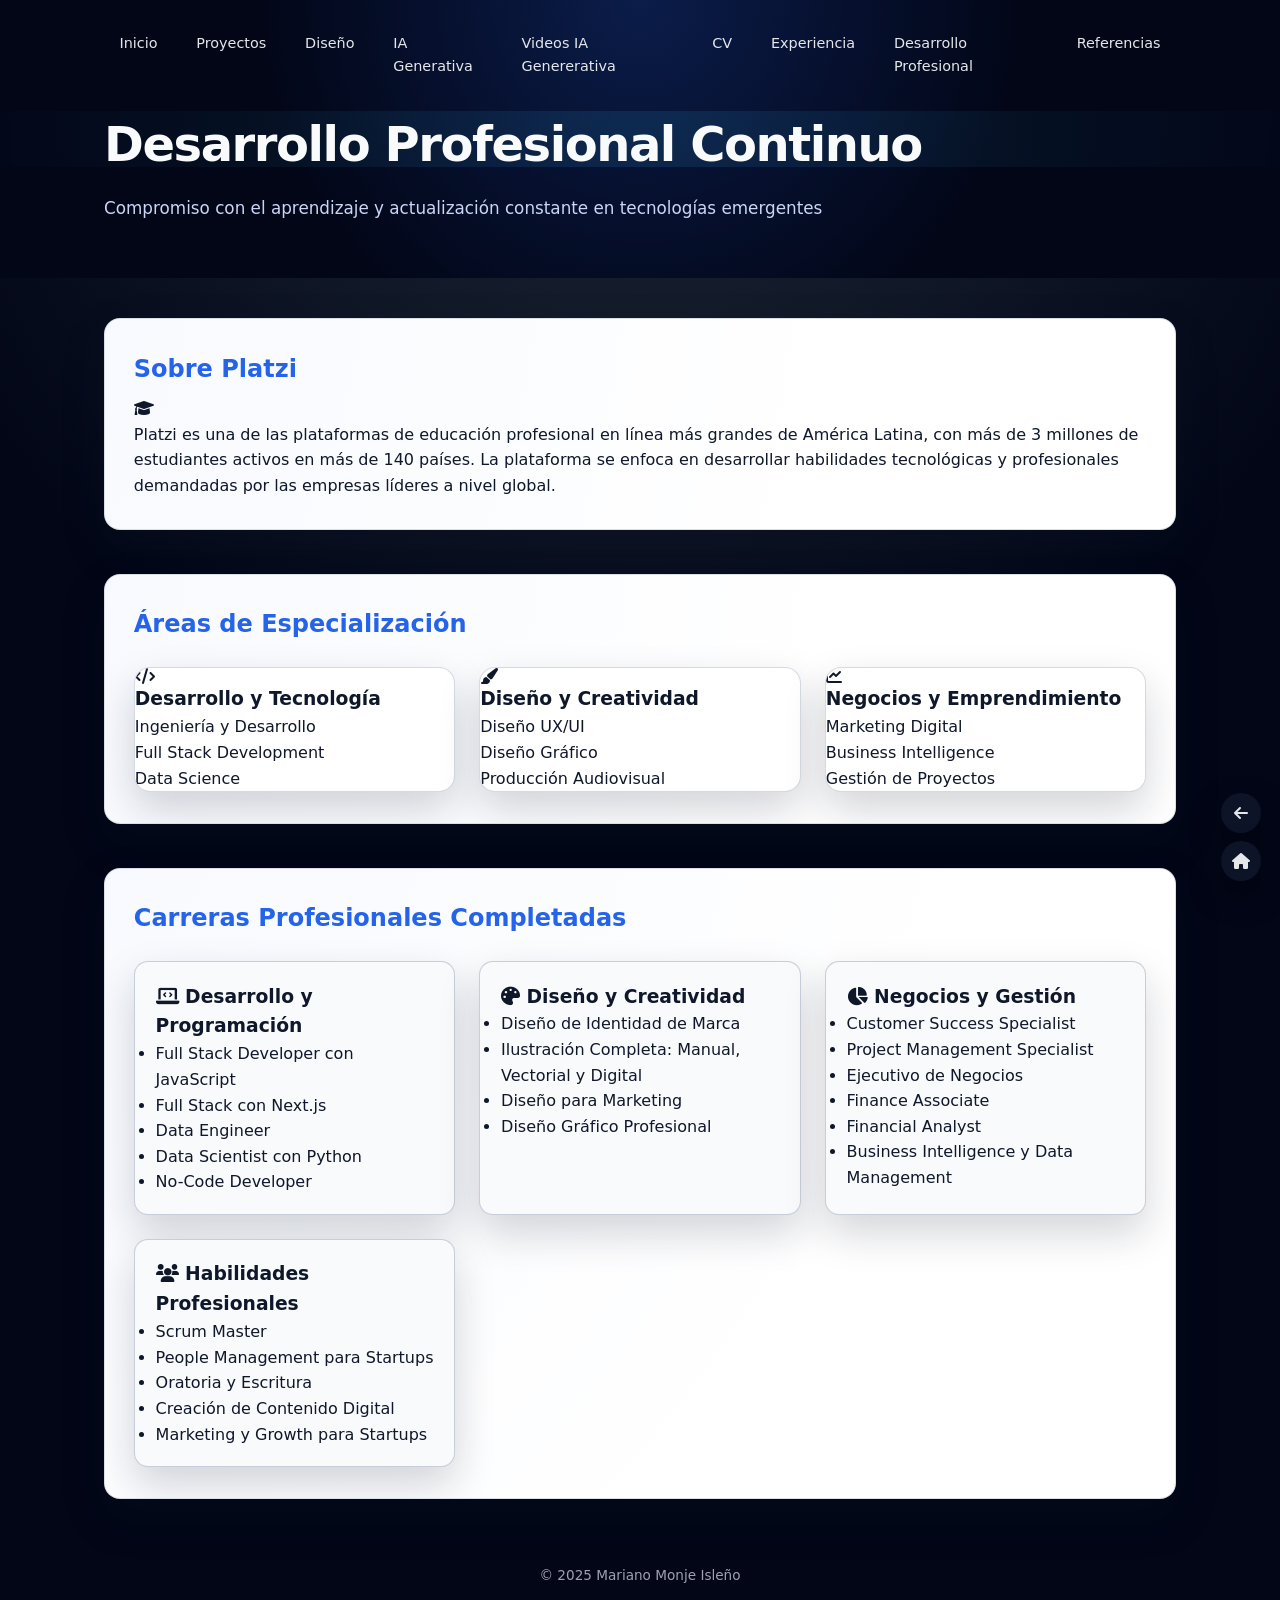
==== commit 0af80fa6: "Update" ====
--- a/CarrerasPlatzi.html
+++ b/CarrerasPlatzi.html
@@ -30,6 +30,7 @@
                 <li><a href="ProyectosProgramacion.html">Proyectos</a></li>
                 <li><a href="DiseñoGrafico.html">Diseño</a></li>
                 <li><a href="IA-Generativa.html">IA Generativa</a></li>
+                <li><a href="videosIA.html">Videos IA Genererativa</a></li>
                 <li><a href="programador.html">CV</a></li>
                 <li><a href="ExperienciaLaboral.html">Experiencia</a></li>
                 <li><a href="CarrerasPlatzi.html">Desarrollo Profesional</a></li>
@@ -155,75 +156,7 @@
             </a>
         </div>
 
-        <script>
-            // Menú móvil
-            const mobileToggle = document.querySelector('.mobile-menu-toggle');
-            const navMenu = document.querySelector('#main-nav ul');
-            const overlay = document.querySelector('.mobile-menu-overlay');
-            const menuIcon = mobileToggle.querySelector('i');
-
-            function toggleMobileMenu() {
-                navMenu.classList.toggle('mobile-menu-open');
-                overlay.classList.toggle('active');
-                
-                // Cambiar icono
-                if (navMenu.classList.contains('mobile-menu-open')) {
-                    menuIcon.classList.remove('fa-bars');
-                    menuIcon.classList.add('fa-times');
-                    mobileToggle.setAttribute('aria-label', 'Cerrar menú');
-                } else {
-                    menuIcon.classList.remove('fa-times');
-                    menuIcon.classList.add('fa-bars');
-                    mobileToggle.setAttribute('aria-label', 'Abrir menú');
-                }
-            }
-
-            mobileToggle.addEventListener('click', toggleMobileMenu);
-            overlay.addEventListener('click', toggleMobileMenu);
-
-            // Cerrar menú al hacer clic en un enlace
-            navMenu.querySelectorAll('a').forEach(link => {
-                link.addEventListener('click', () => {
-                    if (navMenu.classList.contains('mobile-menu-open')) {
-                        toggleMobileMenu();
-                    }
-                });
-            });
-
-            // Estados de carga para imágenes y videos
-            function handleMediaLoading() {
-                const images = document.querySelectorAll('img');
-                const videos = document.querySelectorAll('video');
-
-                images.forEach(img => {
-                    if (!img.complete) {
-                        img.parentElement.classList.add('loading');
-                        img.addEventListener('load', () => {
-                            img.parentElement.classList.remove('loading');
-                        });
-                        img.addEventListener('error', () => {
-                            img.parentElement.classList.remove('loading');
-                            img.style.display = 'none';
-                        });
-                    }
-                });
-
-                videos.forEach(video => {
-                    video.addEventListener('loadstart', () => {
-                        video.parentElement.classList.add('loading');
-                    });
-                    video.addEventListener('canplay', () => {
-                        video.parentElement.classList.remove('loading');
-                    });
-                    video.addEventListener('error', () => {
-                        video.parentElement.classList.remove('loading');
-                    });
-                });
-            }
-
-            // Ejecutar cuando el DOM esté listo
-            document.addEventListener('DOMContentLoaded', handleMediaLoading);
-        </script>
+        <script src="index.js"></script>
     </body>
     </html>
 
--- a/index.css
+++ b/index.css
@@ -1,1934 +1,1213 @@
 :root {
     --primary-color: #2563eb;
     --secondary-color: #1e40af;
-    --text-color: #1f2937;
-    --bg-color: #ffffff;
+    --text-color: #0f172a;
+    --muted-text: #6b7280;
+    --bg-color: #020617;
+    --card-bg: #ffffff;
     --accent-color: #dbeafe;
-}
-
-* {
+    --accent-soft: #f3f4f6;
+    --border-soft: #e2e8f0;
+    --danger-color: #b91c1c;
+}
+
+/* =====================
+   Reset básico
+   ===================== */
+
+*,
+*::before,
+*::after {
     margin: 0;
     padding: 0;
     box-sizing: border-box;
 }
 
+html {
+    scroll-behavior: smooth;
+}
+
 body {
-    font-family: 'DM Sans', sans-serif;
+    font-family: system-ui, -apple-system, BlinkMacSystemFont, "DM Sans", sans-serif;
+    color: var(--text-color);
+    background: radial-gradient(circle at top, #1f2937 0, #020617 45%);
     line-height: 1.6;
-    color: var(--text-color);
-    background-color: var(--bg-color);
-}
+}
+
+/* Contenedor global */
 
 .container {
-    max-width: 1200px;
+    width: 100%;
+    max-width: 1120px;
     margin: 0 auto;
-    padding: 0 2rem;
-}
-
-/* Header y Navegación */
+    padding: 0 1.5rem;
+}
+
+/* Links */
+
+a {
+    color: var(--primary-color);
+    text-decoration: none;
+}
+
+a:hover {
+    text-decoration: underline;
+}
+
+/* =====================
+   Hero / Header
+   ===================== */
+
 .hero {
-    background: linear-gradient(135deg, var(--primary-color), var(--secondary-color));
-    color: white;
-    padding: 2rem 0;
-    margin-bottom: 4rem;
-}
+    background:
+        radial-gradient(circle at top, rgba(37, 99, 235, 0.24), transparent 55%),
+        linear-gradient(135deg, #020617, #020617);
+    color: #f9fafb;
+    padding: 1.5rem 0 3.5rem;
+    margin-bottom: 2.5rem;
+    position: relative;
+    overflow: hidden;
+}
+
+.hero::after {
+    content: "";
+    position: absolute;
+    inset: 40% -40%;
+    background: radial-gradient(circle at top, rgba(56, 189, 248, 0.12), transparent 60%);
+    pointer-events: none;
+}
+
+/* =====================
+   Navegación
+   ===================== */
 
 #main-nav {
-    padding: 1rem 0;
     position: relative;
+    z-index: 10;
+    margin-bottom: 1.25rem;
+}
+
+#main-nav .container {
+    display: flex;
+    align-items: center;
+    justify-content: space-between;
+    gap: 1rem;
 }
 
 #main-nav ul {
     display: flex;
-    justify-content: center;
-    gap: 2rem;
     list-style: none;
-    flex-wrap: wrap;
+    gap: 0.5rem;
+}
+
+#main-nav li {
+    position: relative;
 }
 
 #main-nav a {
-    color: white;
+    display: inline-flex;
+    align-items: center;
+    padding: 0.45rem 0.9rem;
+    border-radius: 999px;
+    font-size: 0.9rem;
+    color: #e5e7eb;
     text-decoration: none;
-    font-weight: 500;
-    transition: color 0.3s ease;
-    padding: 0.5rem 1rem;
-    border-radius: 5px;
+    border: 1px solid transparent;
+    transition:
+        background 0.2s ease,
+        color 0.2s ease,
+        border-color 0.2s ease,
+        transform 0.15s ease;
 }
 
 #main-nav a:hover {
-    color: var(--accent-color);
-    background: rgba(255, 255, 255, 0.1);
-}
-
-/* Menú Hamburguesa */
+    background: rgba(15, 23, 42, 0.9);
+    border-color: rgba(148, 163, 184, 0.6);
+    transform: translateY(-1px);
+}
+
+#main-nav a.active {
+    background: #ffffff;
+    color: var(--primary-color);
+    border-color: transparent;
+    box-shadow: 0 10px 25px rgba(15, 23, 42, 0.35);
+}
+
+/* Toggle móvil */
+
 .mobile-menu-toggle {
     display: none;
-    background: none;
+    background: rgba(15, 23, 42, 0.9);
+    color: #e5e7eb;
+    border: 1px solid rgba(148, 163, 184, 0.6);
+    border-radius: 999px;
+    padding: 0.4rem 0.75rem;
+    cursor: pointer;
+}
+
+.mobile-menu-toggle i {
+    font-size: 1.1rem;
+}
+
+.mobile-menu-overlay {
+    display: none;
+}
+
+/* =====================
+   Hero content
+   ===================== */
+
+.hero-content {
+    position: relative;
+    z-index: 5;
+    text-align: left;
+}
+
+.hero-content h1 {
+    font-size: clamp(2.4rem, 4vw, 3rem);
+    margin-bottom: 0.75rem;
+    letter-spacing: -0.03em;
+}
+
+.subtitle {
+    font-size: 1.05rem;
+    color: #cbd5f5;
+    max-width: 720px;
+}
+
+/* =====================
+   Secciones genéricas
+   ===================== */
+
+.section {
+    margin-bottom: 2.75rem;
+    padding: 1.9rem 1.8rem;
+    background: var(--card-bg);
+    border-radius: 16px;
+    box-shadow: 0 18px 44px rgba(15, 23, 42, 0.2);
+    border: 1px solid rgba(148, 163, 184, 0.35);
+    position: relative;
+    overflow: hidden;
+}
+
+.section::before {
+    content: "";
+    position: absolute;
+    inset: -40%;
+    background: radial-gradient(circle at top left, rgba(37, 99, 235, 0.08), transparent 60%);
+    opacity: 0.7;
+    pointer-events: none;
+}
+
+.section > * {
+    position: relative;
+    z-index: 1;
+}
+
+.section h2 {
+    font-size: 1.5rem;
+    margin-bottom: 0.5rem;
+    color: var(--primary-color);
+}
+
+.section-description {
+    font-size: 0.95rem;
+    color: var(--muted-text);
+    max-width: 860px;
+}
+
+/* =====================
+   Grids
+   ===================== */
+
+.projects-grid,
+.design-grid,
+.ai-gallery,
+.yokai-video-grid,
+.skills-grid,
+.formacion-grid,
+.testimonial-grid,
+.areas-grid,
+.carreras-grid,
+.commitment-grid,
+.references-grid,
+.contact-info {
+    display: grid;
+    grid-template-columns: repeat(auto-fit, minmax(260px, 1fr));
+    gap: 1.5rem;
+    margin-top: 1.5rem;
+}
+
+/* =====================
+   Botones
+   ===================== */
+
+.btn-primary,
+.btn-secondary,
+.btn-contact,
+.btn-demo,
+.btn-code {
+    display: inline-flex;
+    align-items: center;
+    justify-content: center;
+    gap: 0.4rem;
+    border-radius: 999px;
+    padding: 0.55rem 1.2rem;
+    font-size: 0.9rem;
+    border: 1px solid transparent;
+    cursor: pointer;
+    text-decoration: none;
+    transition:
+        background 0.18s ease,
+        color 0.18s ease,
+        transform 0.15s ease,
+        box-shadow 0.18s ease,
+        border-color 0.18s ease;
+}
+
+.btn-primary {
+    background: var(--primary-color);
+    color: #ffffff;
+    box-shadow: 0 12px 30px rgba(37, 99, 235, 0.45);
+}
+
+.btn-primary:hover {
+    background: var(--secondary-color);
+    transform: translateY(-1px);
+}
+
+.btn-secondary {
+    background: #ffffff;
+    color: var(--primary-color);
+    border-color: rgba(148, 163, 184, 0.7);
+}
+
+.btn-secondary:hover {
+    background: var(--accent-color);
+}
+
+.btn-demo,
+.btn-code {
+    font-size: 0.85rem;
+    padding: 0.45rem 0.95rem;
+}
+
+.btn-demo {
+    background: rgba(22, 163, 74, 0.08);
+    color: #15803d;
+    border-color: rgba(74, 222, 128, 0.35);
+}
+
+.btn-demo:hover {
+    background: rgba(22, 163, 74, 0.18);
+}
+
+.btn-code {
+    background: rgba(37, 99, 235, 0.06);
+    color: var(--primary-color);
+    border-color: rgba(59, 130, 246, 0.4);
+}
+
+.btn-code:hover {
+    background: rgba(37, 99, 235, 0.12);
+}
+
+/* Botones en fila */
+
+.cta-buttons {
+    display: flex;
+    flex-wrap: wrap;
+    gap: 0.75rem;
+    margin-top: 1rem;
+}
+
+/* =====================
+   Filtros (proyectos / diseño / IA)
+   ===================== */
+
+.project-filters,
+.design-filters,
+.ai-filters {
+    display: flex;
+    flex-wrap: wrap;
+    gap: 0.7rem;
+    justify-content: center;
+    margin: 1.5rem 0 0.75rem;
+}
+
+.filter-btn {
+    padding: 0.45rem 1.1rem;
+    border-radius: 999px;
+    border: 1px solid rgba(148, 163, 184, 0.9);
+    background: #ffffff;
+    font-size: 0.85rem;
+    color: #374151;
+    cursor: pointer;
+    transition:
+        background 0.18s ease,
+        color 0.18s ease,
+        border-color 0.18s ease,
+        transform 0.15s ease;
+}
+
+.filter-btn:hover {
+    transform: translateY(-1px);
+    border-color: rgba(37, 99, 235, 0.7);
+}
+
+.filter-btn.active {
+    background: var(--primary-color);
+    color: #ffffff;
+    border-color: transparent;
+    box-shadow: 0 10px 26px rgba(37, 99, 235, 0.5);
+}
+
+/* =====================
+   Tarjetas genéricas
+   ===================== */
+
+.project-card,
+.design-card,
+.ai-card,
+.testimonial-card,
+.area-card,
+.carrera-category,
+.formacion-item,
+.value-item,
+.commitment-item,
+.reference-card {
+    background: #ffffff;
+    border-radius: 16px;
+    border: 1px solid rgba(148, 163, 184, 0.4);
+    box-shadow: 0 18px 40px rgba(15, 23, 42, 0.18);
+    overflow: hidden;
+    display: flex;
+    flex-direction: column;
+    transition:
+        transform 0.22s ease,
+        box-shadow 0.22s ease,
+        border-color 0.22s ease;
+}
+
+.project-card:hover,
+.design-card:hover,
+.ai-card:hover,
+.testimonial-card:hover,
+.area-card:hover,
+.carrera-category:hover,
+.formacion-item:hover,
+.value-item:hover,
+.commitment-item:hover,
+.reference-card:hover {
+    transform: translateY(-6px);
+    box-shadow: 0 22px 55px rgba(15, 23, 42, 0.26);
+    border-color: var(--primary-color);
+}
+
+/* Contenedor de medios */
+
+.project-media,
+.design-image,
+.ai-image {
+    position: relative;
+    overflow: hidden;
+}
+
+.project-media img,
+.project-media video,
+.design-image img,
+.ai-image img {
+    width: 100%;
+    height: auto;
+    object-fit: cover;
+    transition: transform 0.3s ease;
+}
+
+.project-media:hover img,
+.project-media:hover video,
+.design-image:hover img,
+.ai-image:hover img {
+    transform: scale(1.05);
+}
+
+.project-content,
+.testimonial-content,
+.ai-caption {
+    padding: 1.1rem 1.3rem 1.4rem;
+}
+
+/* =====================
+   Proyectos
+   ===================== */
+
+.project-card h3 {
+    font-size: 1.1rem;
+    margin-bottom: 0.25rem;
+}
+
+.project-description {
+    font-size: 0.9rem;
+    color: var(--muted-text);
+}
+
+.project-features {
+    margin: 0.9rem 0 0.75rem;
+    padding-left: 1.1rem;
+    font-size: 0.88rem;
+    color: #4b5563;
+}
+
+.project-features li {
+    margin-bottom: 0.25rem;
+}
+
+.project-tech {
+    display: flex;
+    flex-wrap: wrap;
+    gap: 0.4rem;
+    margin-bottom: 0.75rem;
+}
+
+.tech-tag,
+.tech-badge {
+    font-size: 0.75rem;
+    padding: 0.18rem 0.65rem;
+    border-radius: 999px;
+    background: var(--accent-color);
+    color: #1e3a8a;
+}
+
+/* =====================
+   Diseño gráfico
+   ===================== */
+
+.design-grid {
+    margin-top: 1.8rem;
+}
+
+.design-image {
+    height: 260px;
+    border-radius: 16px 16px 0 0;
+}
+
+.design-image img {
+    height: 100%;
+}
+
+.design-overlay {
+    position: absolute;
+    inset: auto 0 0;
+    padding: 1.1rem 1.3rem;
+    background: linear-gradient(
+        to top,
+        rgba(15, 23, 42, 0.94),
+        rgba(15, 23, 42, 0.3),
+        transparent
+    );
+    color: #e5e7eb;
+}
+
+.design-overlay h3 {
+    font-size: 1.05rem;
+    margin-bottom: 0.25rem;
+}
+
+/* =====================
+   IA generativa (imágenes)
+   ===================== */
+
+.ai-image {
+    position: relative;
+}
+
+.ai-overlay {
+    position: absolute;
+    inset: auto 0 0;
+    padding: 1.15rem 1.4rem 1.4rem;
+    background: linear-gradient(
+        to top,
+        rgba(15, 23, 42, 0.96),
+        rgba(15, 23, 42, 0.3),
+        transparent
+    );
+    color: #e5e7eb;
+}
+
+.ai-overlay h3 {
+    font-size: 1.05rem;
+    margin-bottom: 0.25rem;
+    color: #f9fafb;
+}
+
+.ai-overlay p {
+    font-size: 0.9rem;
+    line-height: 1.4;
+}
+
+/* Intro IA */
+
+.ai-intro {
+    display: grid;
+    grid-template-columns: minmax(0, 2fr) minmax(0, 1.4fr);
+    gap: 2rem;
+    align-items: center;
+    margin-top: 1.2rem;
+}
+
+.ai-intro-text {
+    display: flex;
+    flex-direction: column;
+    gap: 0.8rem;
+}
+
+.ai-badge {
+    display: inline-flex;
+    align-items: center;
+    gap: 0.35rem;
+    padding: 0.25rem 0.8rem;
+    border-radius: 999px;
+    font-size: 0.75rem;
+    text-transform: uppercase;
+    letter-spacing: 0.08em;
+    background: rgba(37, 99, 235, 0.1);
+    color: var(--primary-color);
+}
+
+.ai-tools {
+    display: flex;
+    flex-wrap: wrap;
+    gap: 0.65rem;
+    margin-top: 0.5rem;
+}
+
+.tool-badge {
+    display: inline-flex;
+    align-items: center;
+    gap: 0.4rem;
+    padding: 0.38rem 0.9rem;
+    font-size: 0.8rem;
+    border-radius: 999px;
+    border: 1px solid rgba(148, 163, 184, 0.5);
+    background: rgba(15, 23, 42, 0.02);
+}
+
+.tool-badge i {
+    font-size: 0.85rem;
+    color: var(--primary-color);
+}
+
+/* Tarjetas IA / Yokai videos */
+
+.ai-gallery,
+.yokai-video-grid {
+    margin-top: 1.7rem;
+}
+
+.ai-card {
+    background: #ffffff;
+    border-radius: 16px;
+    border: 1px solid rgba(148, 163, 184, 0.45);
+    box-shadow: 0 18px 45px rgba(15, 23, 42, 0.18);
+    display: flex;
+    flex-direction: column;
+    overflow: hidden;
+    transition:
+        transform 0.25s ease,
+        box-shadow 0.25s ease,
+        border-color 0.25s ease;
+}
+
+.ai-card:hover {
+    transform: translateY(-6px);
+    box-shadow: 0 22px 55px rgba(15, 23, 42, 0.25);
+    border-color: var(--primary-color);
+}
+
+/* Variante destacada */
+
+.featured-ai {
+    position: relative;
+}
+
+.featured-ai::before {
+    content: "Destacado";
+    position: absolute;
+    top: 0.9rem;
+    left: 1rem;
+    padding: 0.2rem 0.75rem;
+    font-size: 0.7rem;
+    border-radius: 999px;
+    text-transform: uppercase;
+    letter-spacing: 0.09em;
+    background: rgba(37, 99, 235, 0.96);
+    color: #ffffff;
+    z-index: 3;
+}
+
+/* Descripción inferior de IA / Videos */
+
+.ai-caption {
+    padding: 1.1rem 1.4rem 1.3rem;
+    display: flex;
+    flex-direction: column;
+    gap: 0.55rem;
+}
+
+.ai-caption h3 {
+    font-size: 1.05rem;
+    color: var(--primary-color);
+}
+
+.ai-caption p {
+    font-size: 0.9rem;
+    color: #4b5563;
+}
+
+/* Chips */
+
+.ai-specs {
+    display: flex;
+    flex-wrap: wrap;
+    gap: 0.45rem;
+    margin-top: 0.2rem;
+}
+
+.spec-tag {
+    display: inline-flex;
+    align-items: center;
+    padding: 0.25rem 0.7rem;
+    border-radius: 999px;
+    font-size: 0.75rem;
+    background: rgba(219, 234, 254, 0.96);
+    color: #1e3a8a;
+    border: 1px solid rgba(59, 130, 246, 0.35);
+}
+
+/* Wrapper TikTok */
+
+.tiktok-wrapper {
+    background: #020617;
+    border-bottom: 1px solid rgba(15, 23, 42, 0.65);
+}
+
+.tiktok-wrapper blockquote {
+    margin: 0;
+}
+
+/* =====================
+   Timeline (Experiencia / CV)
+   ===================== */
+
+.timeline-section {
+    padding: 2.2rem 0 0.5rem;
+}
+
+.timeline {
+    position: relative;
+    max-width: 960px;
+    margin: 0 auto;
+    padding: 0.5rem 0 0;
+}
+
+/* Desactivamos la línea vertical central clásica */
+.timeline::before {
+    content: none;
+}
+
+.timeline-item {
+    position: relative;
+    margin-bottom: 2.5rem;
+    padding-left: 1.9rem;
+}
+
+.timeline-dot {
+    position: absolute;
+    left: 0.4rem;
+    top: 0.45rem;
+    width: 10px;
+    height: 10px;
+    border-radius: 999px;
+    background: var(--primary-color);
+    box-shadow: 0 0 0 4px rgba(37, 99, 235, 0.25);
+}
+
+.timeline-content {
+    background: #ffffff;
+    border-radius: 12px;
+    padding: 1rem 1.2rem 1.1rem;
+    border: 1px solid rgba(148, 163, 184, 0.4);
+    box-shadow: 0 12px 30px rgba(15, 23, 42, 0.14);
+}
+
+.timeline-header {
+    margin-bottom: 0.5rem;
+}
+
+.timeline-header h3 {
+    font-size: 1.1rem;
+    color: var(--primary-color);
+}
+
+.timeline-date {
+    font-size: 0.8rem;
+    text-transform: uppercase;
+    letter-spacing: 0.08em;
+    color: var(--muted-text);
+}
+
+.timeline-description {
+    font-size: 0.9rem;
+    color: #4b5563;
+}
+
+/* =====================
+   Skills
+   ===================== */
+
+.skills-grid {
+    margin-top: 1.7rem;
+}
+
+/* Soporte tanto para skill-category como skills-category */
+.skill-category,
+.skills-category {
+    text-align: left;
+    padding: 1.4rem 1.5rem;
+    border-radius: 14px;
+    background: var(--accent-color);
+    border: 1px solid rgba(148, 163, 184, 0.55);
+    transition:
+        transform 0.23s ease,
+        box-shadow 0.23s ease;
+}
+
+.skill-category:hover,
+.skills-category:hover {
+    transform: translateY(-4px);
+    box-shadow: 0 16px 40px rgba(37, 99, 235, 0.28);
+}
+
+.skills-used,
+.tech-items {
+    display: flex;
+    flex-wrap: wrap;
+    gap: 0.45rem;
+    margin-top: 0.5rem;
+}
+
+.skill-tag,
+.tech-badge {
+    font-size: 0.78rem;
+    padding: 0.2rem 0.7rem;
+    border-radius: 999px;
+    background: #f3f4f6;
+    border: 1px solid #e5e7eb;
+}
+
+/* =====================
+   Carreras Platzi / Formación
+   ===================== */
+
+.carrera-category {
+    background: #f9fafb;
+    border-radius: 14px;
+    padding: 1.2rem 1.3rem;
+    border: 1px solid rgba(148, 163, 184, 0.5);
+}
+
+.curso-list {
+    margin-top: 0.7rem;
+    list-style: none;
+}
+
+.curso-titulo {
+    font-size: 0.93rem;
+    font-weight: 600;
+}
+
+.curso-detalle {
+    font-size: 0.84rem;
+    color: var(--muted-text);
+}
+
+/* =====================
+   Testimonios / Referencias
+   ===================== */
+
+.testimonial-card {
+    padding: 1.2rem 1.4rem 1.25rem;
+}
+
+.testimonial-header {
+    display: flex;
+    align-items: center;
+    gap: 0.7rem;
+    margin-bottom: 0.6rem;
+}
+
+.testimonial-avatar {
+    width: 40px;
+    height: 40px;
+    border-radius: 999px;
+    background: var(--accent-color);
+    display: flex;
+    align-items: center;
+    justify-content: center;
+    font-size: 1rem;
+}
+
+.testimonial-info {
+    font-size: 0.86rem;
+}
+
+.testimonial-position {
+    font-size: 0.78rem;
+    color: var(--muted-text);
+}
+
+.testimonial-content {
+    font-size: 0.9rem;
+    color: #4b5563;
+}
+
+.testimonial-footer {
+    margin-top: 0.6rem;
+    font-size: 0.8rem;
+    color: var(--muted-text);
+}
+
+.rating i {
+    color: #facc15;
+}
+
+/* Referencias.html */
+
+.references-grid {
+    margin-top: 1.6rem;
+}
+
+.reference-card {
+    padding: 1.2rem 1.4rem 1.3rem;
+}
+
+.reference-role {
+    font-size: 0.86rem;
+    color: var(--muted-text);
+    margin-bottom: 0.4rem;
+}
+
+.reference-text {
+    font-size: 0.9rem;
+    color: #4b5563;
+    margin-bottom: 0.6rem;
+}
+
+.reference-details {
+    list-style: none;
+    font-size: 0.86rem;
+    color: #4b5563;
+    margin-bottom: 0.6rem;
+}
+
+.reference-details li {
+    margin-bottom: 0.25rem;
+}
+
+.reference-note {
+    font-size: 0.82rem;
+    color: var(--muted-text);
+}
+
+/* =====================
+   Perfil profesional (CV)
+   ===================== */
+
+.professional-summary .summary-content {
+    display: grid;
+    grid-template-columns: minmax(0, 2.2fr) minmax(0, 1.4fr);
+    gap: 1.6rem;
+    align-items: flex-start;
+    margin-top: 0.8rem;
+}
+
+.lead-summary {
+    font-size: 0.98rem;
+    color: var(--muted-text);
+}
+
+.key-achievements {
+    margin-top: 0.9rem;
+    display: grid;
+    grid-template-columns: repeat(auto-fit, minmax(210px, 1fr));
+    gap: 0.8rem;
+}
+
+.achievement-item {
+    display: flex;
+    align-items: center;
+    gap: 0.6rem;
+    padding: 0.6rem 0.75rem;
+    border-radius: 12px;
+    background: #f9fafb;
+    border: 1px solid rgba(148, 163, 184, 0.35);
+    font-size: 0.88rem;
+    color: #374151;
+}
+
+.achievement-item i {
+    color: var(--primary-color);
+}
+
+/* Listas tipo bullet profesionales */
+
+.feature-list {
+    list-style: none;
+    padding-left: 0;
+    margin-top: 0.5rem;
+    font-size: 0.9rem;
+    color: #4b5563;
+}
+
+.feature-list li {
+    display: flex;
+    align-items: flex-start;
+    gap: 0.5rem;
+    margin-bottom: 0.35rem;
+}
+
+.feature-list i {
+    margin-top: 0.1rem;
+    color: var(--primary-color);
+}
+
+/* =====================
+   Otros bloques
+   ===================== */
+
+.about-content,
+.summary-content {
+    max-width: 960px;
+    margin: 0 auto;
+}
+
+.value-proposition {
+    margin-top: 0.9rem;
+}
+
+.value-item,
+.commitment-item,
+.formacion-item,
+.achievement-item {
+    background: #f9fafb;
+    border-radius: 12px;
+    padding: 0.9rem 1rem;
+    border: 1px solid rgba(148, 163, 184, 0.4);
+    font-size: 0.9rem;
+    color: #4b5563;
+    margin-bottom: 0.6rem;
+}
+
+.contact-item {
+    display: flex;
+    align-items: center;
+    gap: 0.6rem;
+    font-size: 0.9rem;
+}
+
+.contact-item i {
+    color: var(--primary-color);
+}
+
+.social-links {
+    display: flex;
+    flex-wrap: wrap;
+    gap: 0.7rem;
+    margin-top: 0.7rem;
+}
+
+.social-links a {
+    font-size: 0.9rem;
+}
+
+.availability-info {
+    font-size: 0.88rem;
+    color: var(--muted-text);
+}
+
+/* =====================
+   Footer
+   ===================== */
+
+footer {
+    margin-top: 2.5rem;
+    padding: 1.4rem 0 2rem;
+    color: #9ca3af;
+    font-size: 0.85rem;
+    text-align: center;
+}
+
+/* =====================
+   Botones flotantes
+   ===================== */
+
+.nav-buttons {
+    position: fixed;
+    right: 1.2rem;
+    bottom: 1.2rem;
+    display: flex;
+    flex-direction: column;
+    gap: 0.5rem;
+    z-index: 40;
+}
+
+.nav-button {
+    width: 40px;
+    height: 40px;
+    border-radius: 999px;
     border: none;
-    color: white;
-    font-size: 1.5rem;
+    background: rgba(15, 23, 42, 0.9);
+    color: #e5e7eb;
+    display: inline-flex;
+    align-items: center;
+    justify-content: center;
+    box-shadow: 0 14px 32px rgba(0, 0, 0, 0.4);
     cursor: pointer;
+    text-decoration: none;
+    transition:
+        transform 0.18s ease,
+        box-shadow 0.18s ease,
+        background 0.18s ease;
+}
+
+.nav-button:hover {
+    transform: translateY(-2px);
+    background: #020617;
+}
+
+/* =====================
+   Loading
+   ===================== */
+
+.loading::before {
+    content: "";
     position: absolute;
-    right: 2rem;
-    top: 50%;
-    transform: translateY(-50%);
-    z-index: 1001;
-}
-
-.mobile-menu-toggle:hover {
-    color: var(--accent-color);
-}
-
-/* Navegación móvil */
-@media (max-width: 768px) {
-    .mobile-menu-toggle {
-        display: block;
-    }
-    
+    inset: 50% auto auto 50%;
+    transform: translate(-50%, -50%);
+    width: 34px;
+    height: 34px;
+    border-radius: 999px;
+    border: 3px solid #e5e7eb;
+    border-top-color: var(--primary-color);
+    animation: spin 0.9s linear infinite;
+    z-index: 5;
+}
+
+@keyframes spin {
+    to {
+        transform: translate(-50%, -50%) rotate(360deg);
+    }
+}
+
+/* =====================
+   Tooltip
+   ===================== */
+
+.tooltip {
+    pointer-events: none;
+}
+
+/* =====================
+   Responsive
+   ===================== */
+
+@media (max-width: 960px) {
+    #main-nav .container {
+        justify-content: space-between;
+    }
+
     #main-nav ul {
         position: fixed;
         top: 0;
         right: -100%;
         height: 100vh;
-        width: 280px;
-        background: linear-gradient(135deg, var(--primary-color), var(--secondary-color));
+        width: 260px;
+        background: radial-gradient(circle at top, rgba(37, 99, 235, 0.3), #020617 55%);
         flex-direction: column;
-        justify-content: flex-start;
-        align-items: stretch;
-        padding: 4rem 0 2rem;
-        gap: 0;
-        transition: right 0.3s ease;
-        box-shadow: -5px 0 15px rgba(0, 0, 0, 0.2);
-        z-index: 1000;
-    }
-    
+        padding: 4.2rem 1.6rem 1.6rem;
+        gap: 0.4rem;
+        transition: right 0.25s ease;
+        box-shadow: -18px 0 40px rgba(0, 0, 0, 0.35);
+        z-index: 50;
+    }
+
     #main-nav ul.mobile-menu-open {
         right: 0;
     }
-    
-    #main-nav li {
-        margin: 0;
-    }
-    
+
     #main-nav a {
-        display: block;
-        padding: 1rem 2rem;
-        border-bottom: 1px solid rgba(255, 255, 255, 0.1);
-        font-size: 1.1rem;
-    }
-    
-    #main-nav a:hover {
-        background: rgba(255, 255, 255, 0.15);
-        color: white;
-    }
-    
-    /* Overlay para cerrar menú */
+        width: 100%;
+        justify-content: flex-start;
+    }
+
+    .mobile-menu-toggle {
+        display: inline-flex;
+        z-index: 60;
+    }
+
     .mobile-menu-overlay {
         position: fixed;
-        top: 0;
-        left: 0;
-        width: 100%;
-        height: 100%;
-        background: rgba(0, 0, 0, 0.5);
-        z-index: 999;
-        opacity: 0;
-        visibility: hidden;
-        transition: all 0.3s ease;
-    }
-    
-    .mobile-menu-overlay.active {
-        opacity: 1;
-        visibility: visible;
-    }
-}
-
-/* Botones de Navegación */
-.nav-buttons {
-    position: fixed;
-    bottom: 2rem;
-    right: 2rem;
-    display: flex;
-    gap: 1rem;
-    z-index: 1000;
-}
-
-.nav-button {
-    background: var(--primary-color);
-    color: white;
-    width: 50px;
-    height: 50px;
-    border-radius: 50%;
-    display: flex;
-    align-items: center;
-    justify-content: center;
-    text-decoration: none;
-    box-shadow: 0 2px 10px rgba(0, 0, 0, 0.2);
-    transition: all 0.3s ease;
-}
-
-.nav-button:hover {
-    background: var(--secondary-color);
-    transform: translateY(-3px);
-    box-shadow: 0 4px 15px rgba(0, 0, 0, 0.3);
-}
-
-.nav-button i {
-    font-size: 1.25rem;
-}
-
-@media (max-width: 768px) {
+        inset: 0;
+        background: rgba(15, 23, 42, 0.7);
+        display: none;
+        z-index: 40;
+    }
+
+    .mobile-menu-overlay.mobile-menu-open {
+        display: block;
+    }
+
+    .hero-content h1 {
+        font-size: 2.15rem;
+    }
+
+    .section {
+        padding: 1.6rem 1.3rem;
+    }
+
+    .ai-intro {
+        grid-template-columns: minmax(0, 1fr);
+    }
+
+    .professional-summary .summary-content {
+        grid-template-columns: minmax(0, 1fr);
+    }
+}
+
+@media (max-width: 640px) {
+    .container {
+        padding: 0 1.1rem;
+    }
+
+    .projects-grid,
+    .design-grid,
+    .ai-gallery,
+    .yokai-video-grid,
+    .skills-grid,
+    .formacion-grid,
+    .testimonial-grid,
+    .areas-grid,
+    .carreras-grid,
+    .commitment-grid,
+    .references-grid {
+        grid-template-columns: minmax(0, 1fr);
+    }
+
+    .project-features {
+        padding-left: 1rem;
+    }
+
     .nav-buttons {
-        bottom: 1rem;
-        right: 1rem;
-    }
-}
-
-.hero-content {
-    text-align: center;
-    padding: 4rem 0;
-}
-
-.hero-content h1 {
-    font-size: 3rem;
-    margin-bottom: 1rem;
-    animation: fadeInUp 0.8s ease;
-}
-
-.subtitle {
-    font-size: 1.5rem;
-    opacity: 0.9;
-    margin-bottom: 2rem;
-    animation: fadeInUp 1s ease;
-}
-
-/* Secciones */
-.section {
-    margin-bottom: 4rem;
-    padding: 2rem;
-    background: white;
-    border-radius: 10px;
-    box-shadow: 0 4px 6px rgba(0, 0, 0, 0.1);
-}
-
-/* About Section */
-.about-content {
-    max-width: 1000px;
-    margin: 0 auto;
-}
-
-.about-text h2 {
-    font-size: 2.5rem;
-    color: var(--primary-color);
-    margin-bottom: 1rem;
-    text-align: center;
-}
-
-.lead {
-    font-size: 1.3rem;
-    line-height: 1.6;
-    color: var(--text-color);
-    text-align: center;
-    margin-bottom: 3rem;
-    opacity: 0.9;
-}
-
-.value-proposition {
-    display: grid;
-    grid-template-columns: repeat(auto-fit, minmax(250px, 1fr));
-    gap: 2rem;
-    margin-bottom: 3rem;
-}
-
-.value-item {
-    text-align: center;
-    padding: 1.5rem;
-    border-radius: 10px;
-    background: var(--accent-color);
-    transition: transform 0.3s ease;
-}
-
-.value-item:hover {
-    transform: translateY(-5px);
-}
-
-.value-item i {
-    font-size: 2.5rem;
-    color: var(--primary-color);
-    margin-bottom: 1rem;
-}
-
-.value-item h4 {
-    color: var(--text-color);
-    margin-bottom: 0.5rem;
-    font-size: 1.2rem;
-}
-
-.value-item p {
-    color: #666;
-    font-size: 0.9rem;
-    line-height: 1.5;
-}
-
-.cta-buttons {
-    display: flex;
-    justify-content: center;
-    gap: 1rem;
-    flex-wrap: wrap;
-}
-
-.btn-contact {
-    background: linear-gradient(45deg, #28a745, #20c997);
-    color: white;
-    padding: 0.75rem 1.5rem;
-    border-radius: 5px;
-    text-decoration: none;
-    transition: all 0.3s ease;
-    font-weight: 500;
-}
-
-.btn-contact:hover {
-    background: linear-gradient(45deg, #218838, #1ea080);
-    transform: translateY(-2px);
-    box-shadow: 0 4px 15px rgba(40, 167, 69, 0.3);
-}
-
-.section h2 {
-    color: var(--primary-color);
-    margin-bottom: 2rem;
-    font-size: 2rem;
-}
-
-/* Tech Stack */
-.tech-stack {
-    display: grid;
-    grid-template-columns: repeat(auto-fit, minmax(280px, 1fr));
-    gap: 2rem;
-}
-
-.tech-category {
-    background: var(--accent-color);
-    padding: 2rem;
-    border-radius: 10px;
-    text-align: center;
-    transition: transform 0.3s ease;
-}
-
-.tech-category:hover {
-    transform: translateY(-5px);
-}
-
-.tech-category i {
-    font-size: 2.5rem;
-    color: var(--primary-color);
-    margin-bottom: 1rem;
-}
-
-.tech-category h3 {
-    margin-bottom: 1.5rem;
-    color: var(--text-color);
-    font-size: 1.3rem;
-}
-
-.tech-items {
-    display: flex;
-    flex-wrap: wrap;
-    gap: 0.5rem;
-    justify-content: center;
-}
-
-.tech-badge {
-    background: white;
-    color: var(--primary-color);
-    padding: 0.4rem 0.8rem;
-    border-radius: 20px;
-    font-size: 0.85rem;
-    font-weight: 500;
-    border: 2px solid var(--primary-color);
-    transition: all 0.3s ease;
-}
-
-.tech-badge:hover {
-    background: var(--primary-color);
-    color: white;
-    transform: scale(1.05);
-}
-
-/* Contacto */
-.contact-info {
-    display: grid;
-    grid-template-columns: repeat(auto-fit, minmax(200px, 1fr));
-    gap: 2rem;
-}
-
-.contact-item {
-    display: flex;
-    align-items: center;
-    gap: 1rem;
-}
-
-.contact-item i {
-    color: var(--primary-color);
-    font-size: 1.5rem;
-}
-
-.contact-item a {
-    color: var(--text-color);
-    text-decoration: none;
-    transition: color 0.3s ease;
-}
-
-.contact-item a:hover {
-    color: var(--primary-color);
-}
-
-/* Social Links */
-.social-links {
-    display: flex;
-    justify-content: center;
-    gap: 1.5rem;
-    margin-top: 2rem;
-}
-
-.social-links a {
-    color: white;
-    font-size: 1.5rem;
-    transition: transform 0.3s ease;
-}
-
-.social-links a:hover {
-    transform: translateY(-3px);
-}
-
-/* Footer */
-footer {
-    background: var(--text-color);
-    color: white;
-    padding: 2rem 0;
-    text-align: center;
-}
-
-/* Animaciones */
-@keyframes fadeInUp {
-    from {
-        opacity: 0;
-        transform: translateY(20px);
-    }
-    to {
-        opacity: 1;
-        transform: translateY(0);
-    }
-}
-
-/* Responsive */
-@media (max-width: 768px) {
-    .hero-content h1 {
-        font-size: 2rem;
-    }
-
-    .subtitle {
-        font-size: 1.2rem;
-    }
-
-    #main-nav ul {
-        flex-direction: column;
-        text-align: center;
-    }
-
-    .section {
-        padding: 1.5rem;
-    }
-}
-
-/* Proyectos */
-.project-filters {
-    display: flex;
-    justify-content: center;
-    gap: 1rem;
-    margin-bottom: 2rem;
-}
-
-.filter-btn {
-    padding: 0.5rem 1rem;
-    border: 2px solid var(--primary-color);
-    border-radius: 20px;
-    background: transparent;
-    color: var(--primary-color);
-    cursor: pointer;
-    transition: all 0.3s ease;
-}
-
-.filter-btn.active,
-.filter-btn:hover {
-    background: var(--primary-color);
-    color: white;
-}
-
-.projects-grid {
-    display: grid;
-    grid-template-columns: repeat(auto-fit, minmax(300px, 1fr));
-    gap: 2rem;
-}
-
-.project-card {
-    background: white;
-    border-radius: 10px;
-    overflow: hidden;
-    box-shadow: 0 4px 6px rgba(0, 0, 0, 0.1);
-    transition: transform 0.3s ease;
-}
-
-.project-card:hover {
-    transform: translateY(-5px);
-}
-
-.project-media {
-    position: relative;
-    padding-top: 56.25%; /* 16:9 Aspect Ratio */
-}
-
-.project-media video,
-.project-media img {
-    position: absolute;
-    top: 0;
-    left: 0;
-    width: 100%;
-    height: 100%;
-    object-fit: cover;
-    border-radius: 10px 10px 0 0;
-    transition: transform 0.3s ease;
-}
-
-.project-media img {
-    object-fit: contain;
-    background-color: var(--accent-color);
-    padding: 1rem;
-}
-
-.project-card:hover .project-media video,
-.project-card:hover .project-media img {
-    transform: scale(1.02);
-}
-
-.project-media::after {
-    content: '';
-    position: absolute;
-    top: 0;
-    left: 0;
-    right: 0;
-    bottom: 0;
-    background: linear-gradient(to bottom, rgba(0,0,0,0.1), rgba(0,0,0,0));
-    border-radius: 10px 10px 0 0;
-    pointer-events: none;
-}
-
-.project-content {
-    padding: 1.5rem;
-}
-
-.project-content h3 {
-    color: var(--text-color);
-    margin-bottom: 1rem;
-    font-size: 1.25rem;
-}
-
-.project-description {
-    color: #666;
-    margin-bottom: 1rem;
-    line-height: 1.6;
-}
-
-.project-tech {
-    display: flex;
-    flex-wrap: wrap;
-    gap: 0.5rem;
-    margin-bottom: 1.5rem;
-}
-
-.tech-tag {
-    background: var(--accent-color);
-    color: var(--primary-color);
-    padding: 0.25rem 0.75rem;
-    border-radius: 15px;
-    font-size: 0.875rem;
-}
-
-.project-links {
-    display: flex;
-    gap: 1rem;
-}
-
-.btn-demo,
-.btn-code,
-.btn-api {
-    display: inline-flex;
-    align-items: center;
-    gap: 0.5rem;
-    padding: 0.5rem 1rem;
-    border-radius: 5px;
-    text-decoration: none;
-    transition: all 0.3s ease;
-}
-
-.btn-demo {
-    background: var(--primary-color);
-    color: white;
-}
-
-.btn-code {
-    border: 1px solid var(--primary-color);
-    color: var(--primary-color);
-}
-
-.btn-api {
-    background: linear-gradient(45deg, #4caf50, #45a049);
-    color: white;
-    border: none;
-}
-
-.btn-demo:hover,
-.btn-code:hover {
-    transform: translateY(-2px);
-    box-shadow: 0 2px 4px rgba(0, 0, 0, 0.1);
-}
-
-.btn-api:hover {
-    background: linear-gradient(45deg, #45a049, #3d8b40);
-    transform: translateY(-2px);
-    box-shadow: 0 4px 15px rgba(76, 175, 80, 0.3);
-}
-
-@media (max-width: 768px) {
-    .project-filters {
-        flex-wrap: wrap;
-    }
-
-    .project-card {
-        margin-bottom: 2rem;
-    }
-}
-
-/* Diseño Gráfico */
-.section-description {
-    text-align: center;
-    color: #666;
-    margin-bottom: 2rem;
-    font-size: 1.1rem;
-}
-
-.design-filters {
-    display: flex;
-    justify-content: center;
-    gap: 1rem;
-    margin-bottom: 2rem;
-}
-
-.design-grid {
-    display: grid;
-    grid-template-columns: repeat(auto-fit, minmax(280px, 1fr));
-    gap: 2rem;
-}
-
-.design-card {
-    position: relative;
-    border-radius: 10px;
-    overflow: hidden;
-    box-shadow: 0 4px 6px rgba(0, 0, 0, 0.1);
-    transition: transform 0.3s ease;
-}
-
-.design-card:hover {
-    transform: translateY(-5px);
-}
-
-.design-image {
-    position: relative;
-    overflow: hidden;
-}
-
-.design-image img {
-    width: 100%;
-    height: 300px;
-    object-fit: cover;
-    transition: transform 0.3s ease;
-}
-
-.design-card:hover .design-image img {
-    transform: scale(1.1);
-}
-
-.design-overlay {
-    position: absolute;
-    bottom: 0;
-    left: 0;
-    right: 0;
-    background: linear-gradient(to top, rgba(0,0,0,0.8), transparent);
-    padding: 1.5rem;
-    color: white;
-    transform: translateY(100%);
-    transition: transform 0.3s ease;
-}
-
-.design-card:hover .design-overlay {
-    transform: translateY(0);
-}
-
-.design-overlay h3 {
-    font-size: 1.25rem;
-    margin-bottom: 0.5rem;
-    color: white;
-}
-
-.design-overlay p {
-    font-size: 0.9rem;
-    opacity: 0.9;
-}
-
-@media (max-width: 768px) {
-    .design-grid {
-        grid-template-columns: repeat(auto-fit, minmax(250px, 1fr));
-    }
-
-    .design-image img {
-        height: 250px;
-    }
-}
-
-/* Professional Summary CV */
-.professional-summary {
-    background: linear-gradient(135deg, var(--accent-color), #f8f9fa);
-    border-left: 4px solid var(--primary-color);
-}
-
-.summary-content {
-    max-width: 900px;
-    margin: 0 auto;
-}
-
-.lead-summary {
-    font-size: 1.2rem;
-    line-height: 1.7;
-    color: var(--text-color);
-    margin-bottom: 2rem;
-    text-align: center;
-}
-
-.key-achievements {
-    display: grid;
-    grid-template-columns: repeat(auto-fit, minmax(250px, 1fr));
-    gap: 1.5rem;
-}
-
-.achievement-item {
-    display: flex;
-    align-items: center;
-    gap: 1rem;
-    padding: 1rem;
-    background: white;
-    border-radius: 8px;
-    box-shadow: 0 2px 4px rgba(0, 0, 0, 0.1);
-}
-
-.achievement-item i {
-    font-size: 1.5rem;
-    color: var(--secondary-color);
-}
-
-.achievement-item span {
-    font-weight: 500;
-    color: var(--text-color);
-}
-
-/* Timeline Section */
-.timeline-section {
-    padding: 3rem 0;
-}
-
-.timeline {
-    position: relative;
-    max-width: 1000px;
-    margin: 0 auto;
-    padding: 2rem 0;
-}
-
-.timeline::before {
-    content: '';
-    position: absolute;
-    width: 2px;
-    height: 100%;
-    background: var(--primary-color);
-    left: 50%;
-    transform: translateX(-50%);
-    top: 0;
-}
-
-.timeline-item {
-    position: relative;
-    margin-bottom: 4rem;
-}
-
-.timeline-dot {
-    position: absolute;
-    left: 50%;
-    transform: translateX(-50%);
-    width: 40px;
-    height: 40px;
-    background: var(--primary-color);
-    border-radius: 50%;
-    display: flex;
-    align-items: center;
-    justify-content: center;
-    color: white;
-    z-index: 2;
-}
-
-.timeline-content {
-    position: relative;
-    width: calc(50% - 50px);
-    padding: 2rem;
-    background: white;
-    border-radius: 10px;
-    box-shadow: 0 4px 6px rgba(0, 0, 0, 0.1);
-}
-
-.timeline-item:nth-child(odd) .timeline-content {
-    left: calc(50% + 50px);
-}
-
-.timeline-item:nth-child(even) .timeline-content {
-    left: 0;
-}
-
-.timeline-header {
-    margin-bottom: 1.5rem;
-}
-
-.timeline-header h3 {
-    color: var(--primary-color);
-    margin-bottom: 0.5rem;
-    font-size: 1.5rem;
-}
-
-.timeline-date {
-    color: #666;
-    font-size: 0.9rem;
-}
-
-.timeline-description {
-    color: var(--text-color);
-}
-
-.achievements {
-    margin: 1.5rem 0;
-    padding: 1rem;
-    background: var(--accent-color);
-    border-radius: 8px;
-}
-
-.achievements h5 {
-    color: var(--primary-color);
-    margin-bottom: 1rem;
-    display: flex;
-    align-items: center;
-    gap: 0.5rem;
-}
-
-.achievements ul {
-    list-style: none;
-    padding-left: 1.5rem;
-}
-
-.achievements li {
-    margin-bottom: 0.5rem;
-    position: relative;
-}
-
-.achievements li::before {
-    content: "✓";
-    color: var(--primary-color);
-    position: absolute;
-    left: -1.5rem;
-}
-
-.skills-used {
-    display: flex;
-    flex-wrap: wrap;
-    gap: 0.5rem;
-    margin-top: 1rem;
-}
-
-.skill-tag {
-    background: var(--accent-color);
-    color: var(--primary-color);
-    padding: 0.25rem 0.75rem;
-    border-radius: 15px;
-    font-size: 0.875rem;
-}
-
-/* Skills Overview */
-.skills-overview {
-    background: white;
-    padding: 3rem 0;
-}
-
-.skills-grid {
-    display: grid;
-    grid-template-columns: repeat(auto-fit, minmax(250px, 1fr));
-    gap: 2rem;
-    margin-top: 2rem;
-}
-
-.skill-category {
-    text-align: center;
-    padding: 2rem;
-    background: var(--accent-color);
-    border-radius: 10px;
-    transition: transform 0.3s ease;
-}
-
-.skill-category:hover {
-    transform: translateY(-5px);
-}
-
-.skill-category i {
-    font-size: 2.5rem;
-    color: var(--primary-color);
-    margin-bottom: 1rem;
-}
-
-.skill-category h3 {
-    color: var(--primary-color);
-    margin-bottom: 1rem;
-}
-
-.skill-category ul {
-    list-style: none;
-    padding: 0;
-}
-
-.skill-category li {
-    margin-bottom: 0.5rem;
-    color: var(--text-color);
-}
-
-@media (max-width: 768px) {
-    .timeline::before {
-        left: 30px;
-    }
-
-    .timeline-dot {
-        left: 30px;
-    }
-
-    .timeline-content {
-        width: calc(100% - 80px);
-        left: 80px !important;
-    }
-
-    .timeline-item {
-        margin-bottom: 3rem;
-    }
-}
-
-/* Testimonials */
-.testimonials {
-    padding: 4rem 0;
-}
-
-.testimonial-grid {
-    display: grid;
-    grid-template-columns: repeat(auto-fit, minmax(300px, 1fr));
-    gap: 2rem;
-}
-
-.testimonial-card {
-    background: white;
-    border-radius: 10px;
-    padding: 2rem;
-    box-shadow: 0 4px 6px rgba(0, 0, 0, 0.1);
-    transition: transform 0.3s ease;
-}
-
-.testimonial-card:hover {
-    transform: translateY(-5px);
-}
-
-.testimonial-header {
-    display: flex;
-    align-items: center;
-    gap: 1.5rem;
-    margin-bottom: 1.5rem;
-}
-
-.testimonial-avatar {
-    width: 60px;
-    height: 60px;
-    background: var(--accent-color);
-    border-radius: 50%;
-    display: flex;
-    align-items: center;
-    justify-content: center;
-}
-
-.testimonial-avatar i {
-    font-size: 1.5rem;
-    color: var(--primary-color);
-}
-
-.testimonial-info h3 {
-    color: var(--text-color);
-    margin-bottom: 0.25rem;
-}
-
-.testimonial-position {
-    color: #666;
-    font-size: 0.9rem;
-    margin-bottom: 0.5rem;
-}
-
-.contact-info,
-.platform {
-    display: flex;
-    align-items: center;
-    gap: 0.5rem;
-    color: var(--primary-color);
-    font-size: 0.9rem;
-}
-
-.testimonial-content {
-    position: relative;
-    padding: 1.5rem 0;
-}
-
-.testimonial-content i {
-    color: var(--accent-color);
-    font-size: 1.5rem;
-    position: absolute;
-    top: 0;
-    left: 0;
-}
-
-.testimonial-content p {
-    padding-left: 2rem;
-    color: var(--text-color);
-    line-height: 1.6;
-}
-
-.testimonial-footer {
-    margin-top: 1.5rem;
-    display: flex;
-    justify-content: space-between;
-    align-items: center;
-}
-
-.rating {
-    color: #ffd700;
-}
-
-.achievement {
-    display: flex;
-    align-items: center;
-    gap: 0.5rem;
-    color: var(--primary-color);
-    font-size: 0.9rem;
-}
-
-/* CTA Section */
-.cta-section {
-    text-align: center;
-    padding: 4rem 0;
-    background: var(--accent-color);
-    border-radius: 10px;
-    margin: 2rem 0;
-}
-
-.cta-section h2 {
-    color: var(--primary-color);
-    margin-bottom: 1rem;
-}
-
-.cta-section p {
-    color: var(--text-color);
-    margin-bottom: 2rem;
-}
-
-.cta-buttons {
-    display: flex;
-    justify-content: center;
-    gap: 1rem;
-}
-
-.btn-primary,
-.btn-secondary {
-    display: inline-flex;
-    align-items: center;
-    gap: 0.5rem;
-    padding: 0.75rem 1.5rem;
-    border-radius: 5px;
-    text-decoration: none;
-    transition: all 0.3s ease;
-}
-
-.btn-primary {
-    background: var(--primary-color);
-    color: white;
-}
-
-.btn-secondary {
-    border: 2px solid var(--primary-color);
-    color: var(--primary-color);
-}
-
-.btn-primary:hover,
-.btn-secondary:hover {
-    transform: translateY(-2px);
-    box-shadow: 0 2px 4px rgba(0, 0, 0, 0.1);
-}
-
-@media (max-width: 768px) {
-    .testimonial-grid {
-        grid-template-columns: 1fr;
-    }
-
-    .cta-buttons {
-        flex-direction: column;
-    }
-
-    .btn-primary,
-    .btn-secondary {
-        width: 100%;
-        justify-content: center;
-    }
-}
-
-/* Desarrollo Profesional Actual */
-.formacion-grid {
-    display: grid;
-    grid-template-columns: repeat(auto-fit, minmax(300px, 1fr));
-    gap: 2rem;
-    margin-top: 1.5rem;
-}
-
-.formacion-item {
-    background: var(--accent-color);
-    padding: 1.5rem;
-    border-radius: 10px;
-    transition: transform 0.3s ease;
-}
-
-.formacion-item:hover {
-    transform: translateY(-5px);
-}
-
-.formacion-item h3 {
-    color: var(--primary-color);
-    margin-bottom: 1rem;
-    font-size: 1.25rem;
-    text-align: center;
-}
-
-.curso-list {
-    list-style: none;
-    padding: 0;
-}
-
-.curso-list li {
-    display: flex;
-    justify-content: space-between;
-    align-items: center;
-    padding: 0.75rem 0;
-    border-bottom: 1px solid rgba(0,0,0,0.1);
-}
-
-.curso-list li:last-child {
-    border-bottom: none;
-}
-
-.curso-titulo {
-    color: var(--text-color);
-    font-weight: 500;
-}
-
-.curso-detalle {
-    color: var(--primary-color);
-    font-size: 0.9rem;
-    font-weight: 500;
-    background: white;
-    padding: 0.25rem 0.75rem;
-    border-radius: 15px;
-}
-
-@media (max-width: 768px) {
-    .formacion-grid {
-        grid-template-columns: 1fr;
-    }
-}
-
-/* Platzi Info Section */
-.platzi-info {
-    text-align: center;
-    padding: 2rem;
-    background: var(--accent-color);
-    border-radius: 10px;
-    margin-bottom: 2rem;
-}
-
-.platzi-description {
-    max-width: 800px;
-    margin: 0 auto;
-}
-
-.platzi-description i {
-    font-size: 3rem;
-    color: var(--primary-color);
-    margin-bottom: 1.5rem;
-}
-
-.platzi-description p {
-    font-size: 1.1rem;
-    line-height: 1.8;
-    color: var(--text-color);
-}
-
-/* Areas Grid */
-.areas-grid {
-    display: grid;
-    grid-template-columns: repeat(auto-fit, minmax(300px, 1fr));
-    gap: 2rem;
-    margin-top: 2rem;
-}
-
-.area-card {
-    background: white;
-    padding: 2rem;
-    border-radius: 10px;
-    box-shadow: 0 4px 6px rgba(0, 0, 0, 0.1);
-    text-align: center;
-    transition: transform 0.3s ease;
-}
-
-.area-card:hover {
-    transform: translateY(-5px);
-}
-
-.area-card i {
-    font-size: 2.5rem;
-    color: var(--primary-color);
-    margin-bottom: 1rem;
-}
-
-.area-card h3 {
-    color: var(--text-color);
-    margin-bottom: 1rem;
-    font-size: 1.25rem;
-}
-
-.area-card ul {
-    list-style: none;
-    padding: 0;
-    text-align: left;
-}
-
-.area-card li {
-    margin-bottom: 0.5rem;
-    padding-left: 1.5rem;
-    position: relative;
-}
-
-.area-card li::before {
-    content: "•";
-    color: var(--primary-color);
-    position: absolute;
-    left: 0;
-}
-
-/* Carreras Grid */
-.carreras-grid {
-    display: grid;
-    grid-template-columns: repeat(auto-fit, minmax(280px, 1fr));
-    gap: 2rem;
-    margin-top: 2rem;
-}
-
-.carrera-category {
-    background: var(--accent-color);
-    padding: 2rem;
-    border-radius: 10px;
-    transition: transform 0.3s ease;
-}
-
-.carrera-category:hover {
-    transform: translateY(-5px);
-}
-
-.carrera-category h3 {
-    color: var(--primary-color);
-    margin-bottom: 1.5rem;
-    font-size: 1.25rem;
-    display: flex;
-    align-items: center;
-    gap: 0.5rem;
-}
-
-.carrera-category h3 i {
-    font-size: 1.5rem;
-}
-
-.carrera-category ul {
-    list-style: none;
-    padding: 0;
-}
-
-.carrera-category li {
-    margin-bottom: 0.75rem;
-    padding-left: 1.5rem;
-    position: relative;
-    color: var(--text-color);
-}
-
-.carrera-category li::before {
-    content: "✓";
-    color: var(--primary-color);
-    position: absolute;
-    left: 0;
-}
-
-@media (max-width: 768px) {
-    .areas-grid,
-    .carreras-grid {
-        grid-template-columns: 1fr;
-    }
-
-    .platzi-description p {
-        font-size: 1rem;
-    }
-}
-
-/* Proyecto Destacado */
-.featured-project {
-    border: 2px solid var(--secondary-color);
-    position: relative;
-    transform: scale(1.02);
-}
-
-.featured-project::before {
-    content: '';
-    position: absolute;
-    top: -2px;
-    left: -2px;
-    right: -2px;
-    bottom: -2px;
-    background: linear-gradient(45deg, var(--primary-color), var(--secondary-color));
-    z-index: -1;
-    border-radius: 15px;
-}
-
-.featured-badge {
-    background: linear-gradient(45deg, #ff6b35, #f7931e);
-    color: white;
-    padding: 0.2rem 0.6rem;
-    border-radius: 15px;
-    font-size: 0.7rem;
-    font-weight: bold;
-    margin-left: 0.5rem;
-    animation: pulse 2s infinite;
-}
-
-@keyframes pulse {
-    0%, 100% { transform: scale(1); }
-    50% { transform: scale(1.05); }
-}
-
-.project-placeholder {
-    display: flex;
-    flex-direction: column;
-    align-items: center;
-    justify-content: center;
-    height: 200px;
-    background: linear-gradient(135deg, var(--primary-color), var(--secondary-color));
-    color: white;
-    border-radius: 10px 10px 0 0;
-}
-
-.project-placeholder i {
-    font-size: 3rem;
-    margin-bottom: 1rem;
-}
-
-.project-placeholder span {
-    font-size: 1.2rem;
-    font-weight: bold;
-}
-
-.project-features ul {
-    list-style: none;
-    padding: 0;
-    margin: 1rem 0;
-}
-
-.project-features li {
-    padding: 0.3rem 0;
-    color: var(--text-color);
-}
-
-.project-features i {
-    color: var(--secondary-color);
-    margin-right: 0.5rem;
-}
-
-.tech-tag.backend {
-    background: linear-gradient(45deg, #4caf50, #45a049);
-    color: white;
-}
-
-.tech-tag.frontend {
-    background: linear-gradient(45deg, #2196f3, #1976d2);
-    color: white;
-}
-
-.tech-tag.database {
-    background: linear-gradient(45deg, #ff9800, #f57c00);
-    color: white;
-}
-
-/* Estadísticas de Proyectos */
-.project-stats {
-    display: grid;
-    grid-template-columns: repeat(auto-fit, minmax(200px, 1fr));
-    gap: 1rem;
-    margin: 2rem 0;
-    padding: 2rem;
-    background: var(--accent-color);
-    border-radius: 10px;
-}
-
-.stat-item {
-    text-align: center;
-    padding: 1rem;
-}
-
-.stat-number {
-    font-size: 2.5rem;
-    font-weight: bold;
-    color: var(--primary-color);
-    display: block;
-}
-
-.stat-label {
-    font-size: 0.9rem;
-    color: var(--text-color);
-    opacity: 0.8;
-}
-
-.project-status-info {
-    background: #f8fafc;
-    border: 1px solid #e2e8f0;
-    border-radius: 10px;
-    padding: 1.5rem;
-    margin-bottom: 2rem;
-    border-left: 4px solid var(--primary-color);
-}
-
-.status-description {
-    color: #475569;
-    font-size: 0.95rem;
-    line-height: 1.6;
-    margin: 0;
-}
-
-.status-description i {
-    color: var(--primary-color);
-    margin-right: 0.5rem;
-}
-
-.status-description strong {
-    color: var(--text-color);
-}
-
-.professional-goals {
-    margin-top: 2rem;
-    padding: 1.5rem;
-    background: #f8fafc;
-    border-radius: 10px;
-    border: 1px solid #e2e8f0;
-}
-
-.professional-goals h4 {
-    color: var(--primary-color);
-    margin-bottom: 1rem;
-    font-size: 1.1rem;
-}
-
-.professional-goals h4 i {
-    margin-right: 0.5rem;
-}
-
-.professional-goals ul {
-    list-style: none;
-    padding: 0;
-}
-
-.professional-goals li {
-    padding: 0.5rem 0;
-    color: #475569;
-    position: relative;
-    padding-left: 1.5rem;
-}
-
-.professional-goals li::before {
-    content: '✓';
-    position: absolute;
-    left: 0;
-    color: var(--primary-color);
-    font-weight: bold;
-}
-
-.availability-info {
-    margin-top: 2rem;
-    padding: 1.5rem;
-    background: #f0f9ff;
-    border-radius: 10px;
-    border: 1px solid #bae6fd;
-}
-
-.availability-info h4 {
-    color: var(--primary-color);
-    margin-bottom: 1rem;
-    font-size: 1.1rem;
-}
-
-.availability-info h4 i {
-    margin-right: 0.5rem;
-}
-
-.availability-info ul {
-    list-style: none;
-    padding: 0;
-}
-
-.availability-info li {
-    padding: 0.5rem 0;
-    color: #475569;
-    border-bottom: 1px solid #e2e8f0;
-}
-
-.availability-info li:last-child {
-    border-bottom: none;
-}
-
-.availability-info strong {
-    color: var(--text-color);
-}
-
-.quality-commitment {
-    background: #f8fafc;
-    border-radius: 15px;
-    padding: 2rem;
-    margin: 2rem 0;
-}
-
-.commitment-grid {
-    display: grid;
-    grid-template-columns: repeat(auto-fit, minmax(250px, 1fr));
-    gap: 2rem;
-    margin-top: 1.5rem;
-}
-
-.commitment-item {
-    text-align: center;
-    padding: 1.5rem;
-    background: white;
-    border-radius: 10px;
-    box-shadow: 0 2px 10px rgba(0, 0, 0, 0.1);
-    transition: transform 0.3s ease;
-}
-
-.commitment-item:hover {
-    transform: translateY(-5px);
-}
-
-.commitment-item i {
-    font-size: 2.5rem;
-    color: var(--primary-color);
-    margin-bottom: 1rem;
-}
-
-.commitment-item h4 {
-    color: var(--text-color);
-    margin-bottom: 0.5rem;
-    font-size: 1.2rem;
-}
-
-.commitment-item p {
-    color: #64748b;
-    font-size: 0.9rem;
-    line-height: 1.5;
-}
-
-/* Media Queries Responsive */
-@media (max-width: 1200px) {
-    .container {
-        padding: 0 1.5rem;
-    }
-    
-    .projects-grid,
-    .design-grid {
-        grid-template-columns: repeat(2, 1fr);
-    }
-}
-
-@media (max-width: 992px) {
-    .hero-content h1 {
-        font-size: 2.5rem;
-    }
-    
-    .subtitle {
-        font-size: 1.3rem;
-    }
-    
-    .section {
-        padding: 1.5rem;
-    }
-    
-    .timeline-content {
-        width: calc(50% - 30px);
-    }
-    
-    .timeline-item:nth-child(odd) .timeline-content {
-        left: calc(50% + 30px);
-    }
-}
-
-@media (max-width: 768px) {
-    #main-nav ul {
-        flex-direction: column;
-        text-align: center;
-        gap: 1rem;
-    }
-    
-    .hero-content h1 {
-        font-size: 2rem;
-    }
-    
-    .subtitle {
-        font-size: 1.2rem;
-    }
-    
-    .projects-grid,
-    .design-grid {
-        grid-template-columns: 1fr;
-    }
-    
-    .professional-goals,
-    .availability-info {
-        padding: 1rem;
-    }
-    
-    .professional-goals h4,
-    .availability-info h4 {
-        font-size: 1rem;
-    }
-    
-    .commitment-grid {
-        grid-template-columns: 1fr;
-        gap: 1rem;
-    }
-    
-    .commitment-item {
-        padding: 1rem;
-    }
-    
-    .timeline::before {
-        left: 30px;
-    }
-    
-    .timeline-dot {
-        left: 30px;
-    }
-    
-    .timeline-content {
-        width: calc(100% - 80px);
-        left: 80px !important;
-    }
-    
-    .testimonial-grid {
-        grid-template-columns: 1fr;
-    }
-    
-    .cta-buttons {
-        flex-direction: column;
-    }
-    
-    .btn-primary,
-    .btn-secondary {
-        width: 100%;
-        justify-content: center;
-    }
-}
-
-@media (max-width: 576px) {
-    .hero-content h1 {
-        font-size: 1.8rem;
-    }
-    
-    .subtitle {
-        font-size: 1.1rem;
-    }
-    
-    .section h2 {
-        font-size: 1.5rem;
-    }
-    
-    .project-filters,
-    .design-filters {
-        flex-wrap: wrap;
-        gap: 0.5rem;
-    }
-    
-    .filter-btn {
-        padding: 0.4rem 0.8rem;
-        font-size: 0.9rem;
-    }
-    
-    .project-content,
-    .design-overlay {
-        padding: 1rem;
-    }
-    
-    .project-content h3,
-    .design-overlay h3 {
-        font-size: 1.1rem;
-    }
-    
-    .project-description,
-    .design-overlay p {
-        font-size: 0.9rem;
-    }
-    
-    .tech-tag,
-    .skill-tag {
-        font-size: 0.8rem;
-        padding: 0.2rem 0.6rem;
-    }
-    
-    .btn-demo,
-    .btn-code {
-        padding: 0.4rem 0.8rem;
-        font-size: 0.9rem;
-    }
-    
-    .contact-info {
-        grid-template-columns: 1fr;
-        text-align: center;
-    }
-    
-    .contact-item {
-        justify-content: center;
-    }
-    
-    .social-links {
-        gap: 1rem;
-    }
-    
-    .social-links a {
-        font-size: 1.3rem;
-    }
-    
-    .nav-buttons {
-        bottom: 1rem;
-        right: 1rem;
-    }
-    
-    .nav-button {
-        width: 40px;
-        height: 40px;
-    }
-    
-    .nav-button i {
-        font-size: 1rem;
-    }
-}
-
-/* Orientación Landscape en móviles */
-@media (max-height: 500px) and (orientation: landscape) {
-    .hero {
-        padding: 1rem 0;
-    }
-    
-    .hero-content {
-        padding: 2rem 0;
-    }
-    
-    .hero-content h1 {
-        font-size: 1.8rem;
-        margin-bottom: 0.5rem;
-    }
-    
-    .subtitle {
-        font-size: 1.1rem;
-        margin-bottom: 1rem;
-    }
-    
-    .section {
-        margin-bottom: 2rem;
-        padding: 1rem;
-    }
-    
-    .nav-buttons {
-        bottom: 0.5rem;
-    }
-}
-
-/* Soporte para pantallas de alta densidad */
-@media (-webkit-min-device-pixel-ratio: 2), (min-resolution: 192dpi) {
-    .project-media img,
-    .design-image img {
-        image-rendering: -webkit-optimize-contrast;
-    }
-}
-
-/* Modo oscuro */
-@media (prefers-color-scheme: dark) {
-    :root {
-        --bg-color: #1a1a1a;
-        --text-color: #ffffff;
-        --accent-color: #2d3748;
-    }
-    
-    .section,
-    .project-card,
-    .testimonial-card,
-    .area-card {
-        background: #2d2d2d;
-    }
-    
-    .project-description,
-    .design-overlay p {
-        color: #cccccc;
-    }
-    
-    .contact-item a {
-        color: #ffffff;
-    }
-}
-
-/* Responsividad Global de Imágenes y Videos */
-img, video {
-    max-width: 100%;
-    height: auto;
-    display: block;
-}
-
-/* Estados de carga para imágenes y videos */
-.loading {
-    position: relative;
-    background: linear-gradient(90deg, #f0f0f0 25%, #e0e0e0 50%, #f0f0f0 75%);
-    background-size: 200% 100%;
-    animation: loading 1.5s infinite;
-}
-
-@keyframes loading {
-    0% {
-        background-position: 200% 0;
-    }
-    100% {
-        background-position: -200% 0;
-    }
-}
-
-.loading::before {
-    content: '';
-    position: absolute;
-    top: 50%;
-    left: 50%;
-    transform: translate(-50%, -50%);
-    width: 40px;
-    height: 40px;
-    border: 3px solid #ddd;
-    border-top: 3px solid var(--primary-color);
-    border-radius: 50%;
-    animation: spin 1s linear infinite;
-}
-
-@keyframes spin {
-    0% { transform: translate(-50%, -50%) rotate(0deg); }
-    100% { transform: translate(-50%, -50%) rotate(360deg); }
-}
-
-/* Contenedores de medios responsivos */
-.project-media, .design-image, .ai-image {
-    position: relative;
-    overflow: hidden;
-    border-radius: 10px;
-}
-
-.project-media img,
-.project-media video,
-.design-image img,
-.ai-image img,
-.ai-image video {
-    width: 100%;
-    height: auto;
-    object-fit: cover;
-    transition: transform 0.3s ease;
-}
-
-.project-media:hover img,
-.project-media:hover video,
-.design-image:hover img,
-.ai-image:hover img,
-.ai-image:hover video {
-    transform: scale(1.05);
-}
-
-/* Videos responsivos */
-video {
-    border-radius: 10px;
-}
-
-video::-webkit-media-controls-panel {
-    background-color: rgba(0, 0, 0, 0.8);
-}
-
-/* Placeholder de proyectos responsivo */
-.project-placeholder {
-    aspect-ratio: 16/9;
-    display: flex;
-    flex-direction: column;
-    align-items: center;
-    justify-content: center;
-    background: linear-gradient(135deg, #f3f4f6, #e5e7eb);
-    border-radius: 10px;
-    min-height: 200px;
-}
-
-/* Mejoras adicionales para SmartTV y pantallas grandes */
-@media (min-width: 1920px) {
-    .container {
-        max-width: 1600px;
-    }
-    
-    .projects-grid, .design-grid, .ai-gallery {
-        grid-template-columns: repeat(auto-fit, minmax(400px, 1fr));
-    }
-    
-    .hero-content h1 {
-        font-size: 4rem;
-    }
-    
-    .hero-content .subtitle {
-        font-size: 1.5rem;
-    }
-}
-
-/* Optimización para tablets en landscape */
-@media (min-width: 768px) and (max-width: 1024px) and (orientation: landscape) {
-    .projects-grid, .design-grid, .ai-gallery {
-        grid-template-columns: repeat(2, 1fr);
-        gap: 1.5rem;
-    }
-    
-    .hero {
-        padding: 1.5rem 0;
-        margin-bottom: 2rem;
-    }
-}+        right: 0.75rem;
+        bottom: 0.75rem;
+    }
+}
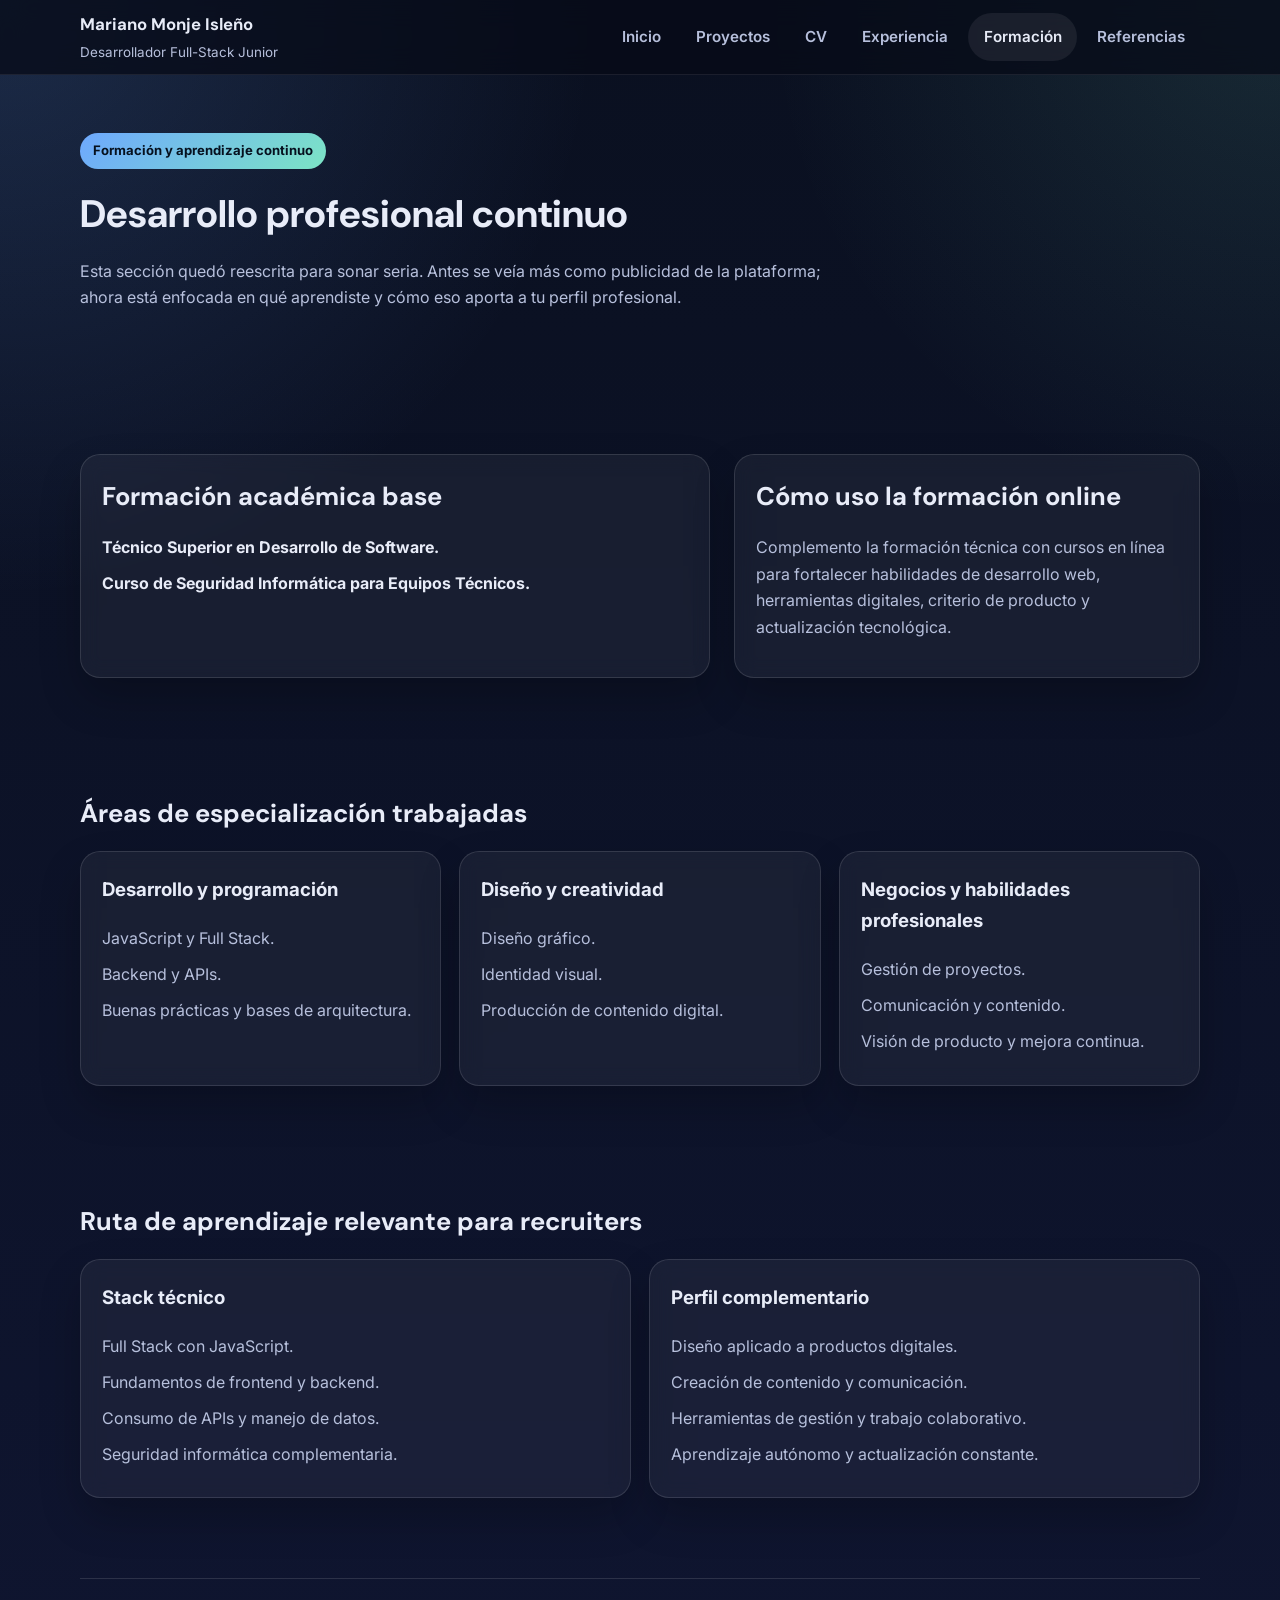
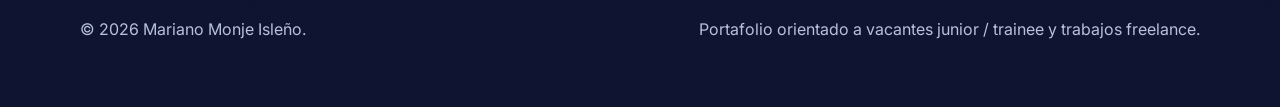
==== commit 56e9a16a: "update portfolio" ====
--- a/CarrerasPlatzi.html
+++ b/CarrerasPlatzi.html
@@ -1,162 +1,127 @@
 <!DOCTYPE html>
 <html lang="es">
-
 <head>
+    <title>Formación | Mariano Monje Isleño</title>
+    <meta name="description" content="Formación académica y desarrollo profesional continuo de Mariano Monje Isleño.">
+    
     <meta charset="UTF-8">
     <meta name="viewport" content="width=device-width, initial-scale=1.0">
-    <meta name="description" content="Desarrollo profesional continuo de Mariano Monje Isleño - Carreras completadas en Platzi en desarrollo, diseño, negocios y habilidades profesionales.">
-    <meta name="keywords" content="desarrollo profesional, platzi, carreras completadas, formación continua, mariano monje, educación tecnológica">
-    <meta name="author" content="Mariano Monje Isleño">
-    <meta property="og:title" content="Desarrollo Profesional - Mariano Monje Isleño">
-    <meta property="og:description" content="Desarrollo profesional continuo con carreras completadas en Platzi en múltiples áreas tecnológicas.">
-    <meta property="og:type" content="website">
-    <meta property="og:url" content="https://marianomonjetecnico2023.github.io/Portfolio/CarrerasPlatzi.html">
-    <meta name="twitter:card" content="summary_large_image">
-    <meta name="twitter:title" content="Desarrollo Profesional - Mariano Monje Isleño">
-    <meta name="twitter:description" content="Desarrollo profesional continuo con carreras completadas en Platzi.">
-    <title>Desarrollo Profesional - Mariano Monje Isleño</title>
+    <link rel="preconnect" href="https://fonts.googleapis.com">
+    <link rel="preconnect" href="https://fonts.gstatic.com" crossorigin>
+    <link href="https://fonts.googleapis.com/css2?family=DM+Sans:wght@400;500;700&family=Inter:wght@400;500;600;700&display=swap" rel="stylesheet">
+    <link rel="stylesheet" href="https://cdnjs.cloudflare.com/ajax/libs/font-awesome/6.5.2/css/all.min.css">
     <link rel="stylesheet" href="index.css">
-    <link rel="stylesheet" href="https://cdnjs.cloudflare.com/ajax/libs/font-awesome/6.0.0/css/all.min.css">
+
 </head>
+<body>
 
-<body>
-    <header class="hero">
-        <nav id="main-nav" class="container">
-            <button class="mobile-menu-toggle" aria-label="Abrir menú">
-                <i class="fas fa-bars"></i>
-            </button>
-            <ul>
-                <li><a href="index.html">Inicio</a></li>
-                <li><a href="ProyectosProgramacion.html">Proyectos</a></li>
-                <li><a href="DiseñoGrafico.html">Diseño</a></li>
-                <li><a href="IA-Generativa.html">IA Generativa</a></li>
-                <li><a href="videosIA.html">Videos IA Genererativa</a></li>
-                <li><a href="programador.html">CV</a></li>
-                <li><a href="ExperienciaLaboral.html">Experiencia</a></li>
-                <li><a href="CarrerasPlatzi.html">Desarrollo Profesional</a></li>
-                <li><a href="Referencias.html">Referencias</a></li>
-            </ul>
-        </nav>
-        <div class="mobile-menu-overlay"></div>
+<header class="site-header">
+  <div class="container nav-shell">
+    <a class="brand" href="index.html" aria-label="Volver al inicio">
+      <strong>Mariano Monje Isleño</strong>
+      <span>Desarrollador Full-Stack Junior</span>
+    </a>
+    <button class="nav-toggle" aria-label="Abrir navegación" aria-expanded="false">
+      <i class="fa-solid fa-bars"></i>
+    </button>
+    <nav aria-label="Principal">
+      <ul class="nav-links">
+        <li><a href="index.html">Inicio</a></li>
+        <li><a href="ProyectosProgramacion.html">Proyectos</a></li>
+        <li><a href="programador.html">CV</a></li>
+        <li><a href="ExperienciaLaboral.html">Experiencia</a></li>
+        <li><a href="CarrerasPlatzi.html">Formación</a></li>
+        <li><a href="Referencias.html">Referencias</a></li>
+      </ul>
+    </nav>
+  </div>
+</header>
 
-        <div class="hero-content container">
-            <h1>Desarrollo Profesional Continuo</h1>
-            <p class="subtitle">Compromiso con el aprendizaje y actualización constante en tecnologías emergentes</p>
-        </div>
-    </header>
+<main class="container">
+  <section class="section">
+    <span class="badge">Formación y aprendizaje continuo</span>
+    <h1 style="font-family:'DM Sans',sans-serif;font-size:clamp(2rem,3vw,3.2rem);margin:.9rem 0 .7rem;">Desarrollo profesional continuo</h1>
+    <p class="section-intro">Esta sección quedó reescrita para sonar seria. Antes se veía más como publicidad de la plataforma; ahora está enfocada en qué aprendiste y cómo eso aporta a tu perfil profesional.</p>
+  </section>
 
-    <main class="container">
-        <section class="section">
-            <h2>Sobre Platzi</h2>
-            <div class="platzi-info">
-                <div class="platzi-description">
-                    <i class="fas fa-graduation-cap"></i>
-                    <p>Platzi es una de las plataformas de educación profesional en línea más grandes de América Latina, con más de 3 millones de estudiantes activos en más de 140 países. La plataforma se enfoca en desarrollar habilidades tecnológicas y profesionales demandadas por las empresas líderes a nivel global.</p>
-                </div>
-            </div>
-        </section>
+  <section class="section">
+    <div class="grid-2">
+      <article class="card">
+        <h2>Formación académica base</h2>
+        <ul class="list-clean">
+          <li><strong>Técnico Superior en Desarrollo de Software.</strong></li>
+          <li><strong>Curso de Seguridad Informática para Equipos Técnicos.</strong></li>
+        </ul>
+      </article>
+      <article class="card">
+        <h2>Cómo uso la formación online</h2>
+        <p class="muted">Complemento la formación técnica con cursos en línea para fortalecer habilidades de desarrollo web, herramientas digitales, criterio de producto y actualización tecnológica.</p>
+      </article>
+    </div>
+  </section>
 
-        <section class="section">
-            <h2>Áreas de Especialización</h2>
-            <div class="areas-grid">
-                <div class="area-card">
-                    <i class="fas fa-code"></i>
-                    <h3>Desarrollo y Tecnología</h3>
-                    <ul>
-                        <li>Ingeniería y Desarrollo</li>
-                        <li>Full Stack Development</li>
-                        <li>Data Science</li>
-                    </ul>
-                </div>
-                
-                <div class="area-card">
-                    <i class="fas fa-paint-brush"></i>
-                    <h3>Diseño y Creatividad</h3>
-                    <ul>
-                        <li>Diseño UX/UI</li>
-                        <li>Diseño Gráfico</li>
-                        <li>Producción Audiovisual</li>
-                    </ul>
-                </div>
+  <section class="section">
+    <h2>Áreas de especialización trabajadas</h2>
+    <div class="areas-grid">
+      <article class="card area-card">
+        <h3>Desarrollo y programación</h3>
+        <ul class="list-clean">
+          <li>JavaScript y Full Stack.</li>
+          <li>Backend y APIs.</li>
+          <li>Buenas prácticas y bases de arquitectura.</li>
+        </ul>
+      </article>
+      <article class="card area-card">
+        <h3>Diseño y creatividad</h3>
+        <ul class="list-clean">
+          <li>Diseño gráfico.</li>
+          <li>Identidad visual.</li>
+          <li>Producción de contenido digital.</li>
+        </ul>
+      </article>
+      <article class="card area-card">
+        <h3>Negocios y habilidades profesionales</h3>
+        <ul class="list-clean">
+          <li>Gestión de proyectos.</li>
+          <li>Comunicación y contenido.</li>
+          <li>Visión de producto y mejora continua.</li>
+        </ul>
+      </article>
+    </div>
+  </section>
 
-                <div class="area-card">
-                    <i class="fas fa-chart-line"></i>
-                    <h3>Negocios y Emprendimiento</h3>
-                    <ul>
-                        <li>Marketing Digital</li>
-                        <li>Business Intelligence</li>
-                        <li>Gestión de Proyectos</li>
-                    </ul>
-                </div>
-            </div>
-        </section>
+  <section class="section">
+    <h2>Ruta de aprendizaje relevante para recruiters</h2>
+    <div class="carreras-grid">
+      <article class="card carrera-category">
+        <h3>Stack técnico</h3>
+        <ul class="list-clean">
+          <li>Full Stack con JavaScript.</li>
+          <li>Fundamentos de frontend y backend.</li>
+          <li>Consumo de APIs y manejo de datos.</li>
+          <li>Seguridad informática complementaria.</li>
+        </ul>
+      </article>
+      <article class="card carrera-category">
+        <h3>Perfil complementario</h3>
+        <ul class="list-clean">
+          <li>Diseño aplicado a productos digitales.</li>
+          <li>Creación de contenido y comunicación.</li>
+          <li>Herramientas de gestión y trabajo colaborativo.</li>
+          <li>Aprendizaje autónomo y actualización constante.</li>
+        </ul>
+      </article>
+    </div>
+  </section>
+</main>
 
-        <section class="section">
-            <h2>Carreras Profesionales Completadas</h2>
-            <div class="carreras-grid">
-                <div class="carrera-category">
-                    <h3><i class="fas fa-laptop-code"></i> Desarrollo y Programación</h3>
-                    <ul>
-                        <li>Full Stack Developer con JavaScript</li>
-                        <li>Full Stack con Next.js</li>
-                        <li>Data Engineer</li>
-                        <li>Data Scientist con Python</li>
-                        <li>No-Code Developer</li>
-                    </ul>
-                </div>
+<footer class="footer">
+  <div class="container footer-inner">
+    <p>© <span data-year></span> Mariano Monje Isleño.</p>
+    <p>Portafolio orientado a vacantes junior / trainee y trabajos freelance.</p>
+  </div>
+</footer>
+<script src="index.js"></script>
 
-                <div class="carrera-category">
-                    <h3><i class="fas fa-palette"></i> Diseño y Creatividad</h3>
-                    <ul>
-                        <li>Diseño de Identidad de Marca</li>
-                        <li>Ilustración Completa: Manual, Vectorial y Digital</li>
-                        <li>Diseño para Marketing</li>
-                        <li>Diseño Gráfico Profesional</li>
-                    </ul>
-                </div>
-
-                <div class="carrera-category">
-                    <h3><i class="fas fa-chart-pie"></i> Negocios y Gestión</h3>
-                    <ul>
-                        <li>Customer Success Specialist</li>
-                        <li>Project Management Specialist</li>
-                        <li>Ejecutivo de Negocios</li>
-                        <li>Finance Associate</li>
-                        <li>Financial Analyst</li>
-                        <li>Business Intelligence y Data Management</li>
-                    </ul>
-                </div>
-
-                <div class="carrera-category">
-                    <h3><i class="fas fa-users"></i> Habilidades Profesionales</h3>
-                    <ul>
-                        <li>Scrum Master</li>
-                        <li>People Management para Startups</li>
-                        <li>Oratoria y Escritura</li>
-                        <li>Creación de Contenido Digital</li>
-                        <li>Marketing y Growth para Startups</li>
-                    </ul>
-                </div>
-            </div>
-        </section>
-    </main>
-
-    <footer class="footer">
-        <div class="container">
-            <p>&copy; 2025 Mariano Monje Isleño</p>
-        </div>
-    </footer>
-
-            <div class="nav-buttons">
-            <a href="javascript:history.back()" class="nav-button" title="Página Anterior">
-                <i class="fas fa-arrow-left"></i>
-            </a>
-            <a href="index.html" class="nav-button" title="Inicio">
-                <i class="fas fa-home"></i>
-            </a>
-        </div>
-
-        <script src="index.js"></script>
-    </body>
-    </html>
-
+</body>
+</html>
--- a/index.css
+++ b/index.css
@@ -1,1213 +1,382 @@
-:root {
-    --primary-color: #2563eb;
-    --secondary-color: #1e40af;
-    --text-color: #0f172a;
-    --muted-text: #6b7280;
-    --bg-color: #020617;
-    --card-bg: #ffffff;
-    --accent-color: #dbeafe;
-    --accent-soft: #f3f4f6;
-    --border-soft: #e2e8f0;
-    --danger-color: #b91c1c;
-}
-
-/* =====================
-   Reset básico
-   ===================== */
-
-*,
-*::before,
-*::after {
-    margin: 0;
-    padding: 0;
-    box-sizing: border-box;
-}
-
-html {
-    scroll-behavior: smooth;
-}
-
-body {
-    font-family: system-ui, -apple-system, BlinkMacSystemFont, "DM Sans", sans-serif;
-    color: var(--text-color);
-    background: radial-gradient(circle at top, #1f2937 0, #020617 45%);
-    line-height: 1.6;
-}
-
-/* Contenedor global */
-
-.container {
-    width: 100%;
-    max-width: 1120px;
-    margin: 0 auto;
-    padding: 0 1.5rem;
-}
-
-/* Links */
-
-a {
-    color: var(--primary-color);
-    text-decoration: none;
-}
-
-a:hover {
-    text-decoration: underline;
-}
-
-/* =====================
-   Hero / Header
-   ===================== */
-
-.hero {
-    background:
-        radial-gradient(circle at top, rgba(37, 99, 235, 0.24), transparent 55%),
-        linear-gradient(135deg, #020617, #020617);
-    color: #f9fafb;
-    padding: 1.5rem 0 3.5rem;
-    margin-bottom: 2.5rem;
-    position: relative;
-    overflow: hidden;
-}
-
-.hero::after {
-    content: "";
-    position: absolute;
-    inset: 40% -40%;
-    background: radial-gradient(circle at top, rgba(56, 189, 248, 0.12), transparent 60%);
-    pointer-events: none;
-}
-
-/* =====================
-   Navegación
-   ===================== */
-
-#main-nav {
-    position: relative;
-    z-index: 10;
-    margin-bottom: 1.25rem;
-}
-
-#main-nav .container {
-    display: flex;
-    align-items: center;
-    justify-content: space-between;
-    gap: 1rem;
-}
-
-#main-nav ul {
-    display: flex;
-    list-style: none;
-    gap: 0.5rem;
-}
-
-#main-nav li {
-    position: relative;
-}
-
-#main-nav a {
-    display: inline-flex;
-    align-items: center;
-    padding: 0.45rem 0.9rem;
-    border-radius: 999px;
-    font-size: 0.9rem;
-    color: #e5e7eb;
-    text-decoration: none;
-    border: 1px solid transparent;
-    transition:
-        background 0.2s ease,
-        color 0.2s ease,
-        border-color 0.2s ease,
-        transform 0.15s ease;
-}
-
-#main-nav a:hover {
-    background: rgba(15, 23, 42, 0.9);
-    border-color: rgba(148, 163, 184, 0.6);
-    transform: translateY(-1px);
-}
-
-#main-nav a.active {
-    background: #ffffff;
-    color: var(--primary-color);
-    border-color: transparent;
-    box-shadow: 0 10px 25px rgba(15, 23, 42, 0.35);
-}
-
-/* Toggle móvil */
-
-.mobile-menu-toggle {
-    display: none;
-    background: rgba(15, 23, 42, 0.9);
-    color: #e5e7eb;
-    border: 1px solid rgba(148, 163, 184, 0.6);
-    border-radius: 999px;
-    padding: 0.4rem 0.75rem;
-    cursor: pointer;
-}
-
-.mobile-menu-toggle i {
-    font-size: 1.1rem;
-}
-
-.mobile-menu-overlay {
-    display: none;
-}
-
-/* =====================
-   Hero content
-   ===================== */
-
-.hero-content {
-    position: relative;
-    z-index: 5;
-    text-align: left;
-}
-
-.hero-content h1 {
-    font-size: clamp(2.4rem, 4vw, 3rem);
-    margin-bottom: 0.75rem;
-    letter-spacing: -0.03em;
-}
-
-.subtitle {
-    font-size: 1.05rem;
-    color: #cbd5f5;
-    max-width: 720px;
-}
-
-/* =====================
-   Secciones genéricas
-   ===================== */
-
-.section {
-    margin-bottom: 2.75rem;
-    padding: 1.9rem 1.8rem;
-    background: var(--card-bg);
-    border-radius: 16px;
-    box-shadow: 0 18px 44px rgba(15, 23, 42, 0.2);
-    border: 1px solid rgba(148, 163, 184, 0.35);
-    position: relative;
-    overflow: hidden;
-}
-
-.section::before {
-    content: "";
-    position: absolute;
-    inset: -40%;
-    background: radial-gradient(circle at top left, rgba(37, 99, 235, 0.08), transparent 60%);
-    opacity: 0.7;
-    pointer-events: none;
-}
-
-.section > * {
-    position: relative;
-    z-index: 1;
-}
-
-.section h2 {
-    font-size: 1.5rem;
-    margin-bottom: 0.5rem;
-    color: var(--primary-color);
-}
-
-.section-description {
-    font-size: 0.95rem;
-    color: var(--muted-text);
-    max-width: 860px;
-}
-
-/* =====================
-   Grids
-   ===================== */
-
-.projects-grid,
-.design-grid,
-.ai-gallery,
-.yokai-video-grid,
-.skills-grid,
-.formacion-grid,
-.testimonial-grid,
-.areas-grid,
-.carreras-grid,
-.commitment-grid,
-.references-grid,
-.contact-info {
-    display: grid;
-    grid-template-columns: repeat(auto-fit, minmax(260px, 1fr));
-    gap: 1.5rem;
-    margin-top: 1.5rem;
-}
-
-/* =====================
-   Botones
-   ===================== */
-
-.btn-primary,
-.btn-secondary,
-.btn-contact,
-.btn-demo,
-.btn-code {
-    display: inline-flex;
-    align-items: center;
-    justify-content: center;
-    gap: 0.4rem;
-    border-radius: 999px;
-    padding: 0.55rem 1.2rem;
-    font-size: 0.9rem;
-    border: 1px solid transparent;
-    cursor: pointer;
-    text-decoration: none;
-    transition:
-        background 0.18s ease,
-        color 0.18s ease,
-        transform 0.15s ease,
-        box-shadow 0.18s ease,
-        border-color 0.18s ease;
-}
-
-.btn-primary {
-    background: var(--primary-color);
-    color: #ffffff;
-    box-shadow: 0 12px 30px rgba(37, 99, 235, 0.45);
-}
-
-.btn-primary:hover {
-    background: var(--secondary-color);
-    transform: translateY(-1px);
-}
-
-.btn-secondary {
-    background: #ffffff;
-    color: var(--primary-color);
-    border-color: rgba(148, 163, 184, 0.7);
-}
-
-.btn-secondary:hover {
-    background: var(--accent-color);
-}
-
-.btn-demo,
-.btn-code {
-    font-size: 0.85rem;
-    padding: 0.45rem 0.95rem;
-}
-
-.btn-demo {
-    background: rgba(22, 163, 74, 0.08);
-    color: #15803d;
-    border-color: rgba(74, 222, 128, 0.35);
-}
-
-.btn-demo:hover {
-    background: rgba(22, 163, 74, 0.18);
-}
-
-.btn-code {
-    background: rgba(37, 99, 235, 0.06);
-    color: var(--primary-color);
-    border-color: rgba(59, 130, 246, 0.4);
-}
-
-.btn-code:hover {
-    background: rgba(37, 99, 235, 0.12);
-}
-
-/* Botones en fila */
-
-.cta-buttons {
-    display: flex;
-    flex-wrap: wrap;
-    gap: 0.75rem;
-    margin-top: 1rem;
-}
-
-/* =====================
-   Filtros (proyectos / diseño / IA)
-   ===================== */
-
-.project-filters,
-.design-filters,
-.ai-filters {
-    display: flex;
-    flex-wrap: wrap;
-    gap: 0.7rem;
-    justify-content: center;
-    margin: 1.5rem 0 0.75rem;
-}
-
-.filter-btn {
-    padding: 0.45rem 1.1rem;
-    border-radius: 999px;
-    border: 1px solid rgba(148, 163, 184, 0.9);
-    background: #ffffff;
-    font-size: 0.85rem;
-    color: #374151;
-    cursor: pointer;
-    transition:
-        background 0.18s ease,
-        color 0.18s ease,
-        border-color 0.18s ease,
-        transform 0.15s ease;
-}
-
-.filter-btn:hover {
-    transform: translateY(-1px);
-    border-color: rgba(37, 99, 235, 0.7);
-}
-
-.filter-btn.active {
-    background: var(--primary-color);
-    color: #ffffff;
-    border-color: transparent;
-    box-shadow: 0 10px 26px rgba(37, 99, 235, 0.5);
-}
-
-/* =====================
-   Tarjetas genéricas
-   ===================== */
-
-.project-card,
-.design-card,
-.ai-card,
-.testimonial-card,
+/* ===== Base ===== */
+:root{
+  --bg:#0b1020;
+  --bg-soft:#111831;
+  --surface:#151d39;
+  --surface-2:#1a2447;
+  --card:#ffffff;
+  --text:#e8ecf8;
+  --muted:#b7c0dc;
+  --line:rgba(255,255,255,.12);
+  --primary:#6ea8fe;
+  --primary-2:#7ce4c5;
+  --accent:#ffd166;
+  --shadow:0 20px 40px rgba(0,0,0,.22);
+  --radius:20px;
+  --radius-sm:14px;
+  --max:1120px;
+}
+
+*{box-sizing:border-box}
+html{scroll-behavior:smooth}
+body{
+  margin:0;
+  font-family:"Inter",system-ui,-apple-system,BlinkMacSystemFont,"Segoe UI",sans-serif;
+  background:
+    radial-gradient(circle at top left, rgba(110,168,254,.18), transparent 28%),
+    radial-gradient(circle at top right, rgba(124,228,197,.12), transparent 24%),
+    linear-gradient(180deg, #0a1020 0%, #0f1530 100%);
+  color:var(--text);
+  line-height:1.65;
+}
+img{max-width:100%;display:block}
+a{color:inherit;text-decoration:none}
+.container{width:min(100% - 2rem, var(--max));margin-inline:auto}
+.section{padding:3.6rem 0}
+.section h2{
+  font-family:"DM Sans",sans-serif;
+  font-size:clamp(1.6rem,2vw,2.2rem);
+  margin:0 0 1rem;
+}
+.section-intro{
+  max-width:760px;
+  color:var(--muted);
+  margin:0 0 1.8rem;
+}
+.grid-2{display:grid;grid-template-columns:1.15fr .85fr;gap:1.5rem}
+.grid-3{display:grid;grid-template-columns:repeat(3,1fr);gap:1.25rem}
+.grid-4{display:grid;grid-template-columns:repeat(4,1fr);gap:1rem}
+.card{
+  background:rgba(255,255,255,.05);
+  border:1px solid var(--line);
+  backdrop-filter:blur(10px);
+  border-radius:var(--radius);
+  padding:1.3rem;
+  box-shadow:var(--shadow);
+}
+.card.light{
+  background:#fff;
+  color:#19223e;
+  border:none;
+}
+.badge{
+  display:inline-flex;
+  align-items:center;
+  gap:.5rem;
+  font-size:.82rem;
+  font-weight:700;
+  color:#06111f;
+  background:linear-gradient(135deg,var(--primary),var(--primary-2));
+  padding:.45rem .8rem;
+  border-radius:999px;
+}
+.kicker{
+  display:inline-block;
+  font-size:.85rem;
+  letter-spacing:.08em;
+  text-transform:uppercase;
+  color:var(--primary-2);
+  margin-bottom:.6rem;
+  font-weight:700;
+}
+.lead{
+  font-size:1.05rem;
+  color:var(--muted);
+}
+.muted{color:var(--muted)}
+.list-clean{list-style:none;padding:0;margin:0}
+.list-clean li{margin:.6rem 0;color:var(--muted)}
+.list-clean li strong{color:var(--text)}
+.inline-tags,.skill-tags{
+  display:flex;
+  flex-wrap:wrap;
+  gap:.65rem;
+  margin-top:1rem;
+}
+.skill-tags span,.inline-tags span{
+  border:1px solid var(--line);
+  background:rgba(255,255,255,.04);
+  color:var(--text);
+  border-radius:999px;
+  padding:.5rem .8rem;
+  font-size:.88rem;
+}
+.btn-row{display:flex;flex-wrap:wrap;gap:.9rem;margin-top:1.25rem}
+.btn{
+  display:inline-flex;
+  align-items:center;
+  justify-content:center;
+  gap:.6rem;
+  min-height:46px;
+  padding:.78rem 1rem;
+  border-radius:999px;
+  font-weight:700;
+  transition:transform .2s ease, opacity .2s ease, background .2s ease;
+}
+.btn:hover{transform:translateY(-2px)}
+.btn-primary{
+  background:linear-gradient(135deg,var(--primary),#9ec1ff);
+  color:#071120;
+}
+.btn-secondary{
+  background:rgba(255,255,255,.06);
+  border:1px solid var(--line);
+}
+.btn-ghost{
+  background:transparent;
+  border:1px solid var(--line);
+}
+.link-inline{color:var(--primary-2);font-weight:700}
+.small{font-size:.9rem}
+.center{text-align:center}
+
+/* ===== Header / nav ===== */
+.site-header{
+  position:sticky;
+  top:0;
+  z-index:50;
+  background:rgba(7,11,24,.76);
+  backdrop-filter:blur(14px);
+  border-bottom:1px solid rgba(255,255,255,.08);
+}
+.nav-shell{
+  min-height:74px;
+  display:flex;
+  align-items:center;
+  justify-content:space-between;
+  gap:1rem;
+}
+.brand{
+  display:flex;
+  flex-direction:column;
+  gap:.1rem;
+}
+.brand strong{font-family:"DM Sans",sans-serif;font-size:1.05rem}
+.brand span{font-size:.84rem;color:var(--muted)}
+.nav-toggle{
+  display:none;
+  align-items:center;
+  justify-content:center;
+  width:46px;height:46px;
+  border-radius:12px;border:1px solid var(--line);
+  background:rgba(255,255,255,.05);color:var(--text)
+}
+.nav-links{
+  display:flex;
+  align-items:center;
+  gap:.3rem;
+  list-style:none;
+  padding:0;margin:0;
+}
+.nav-links a{
+  display:block;
+  padding:.7rem .95rem;
+  border-radius:999px;
+  color:var(--muted);
+  font-weight:600;
+  font-size:.95rem;
+}
+.nav-links a:hover,
+.nav-links a[aria-current="page"]{
+  background:rgba(255,255,255,.07);
+  color:var(--text);
+}
+
+/* ===== Hero ===== */
+.hero{
+  padding:4.4rem 0 3rem;
+}
+.hero-panel{
+  display:grid;
+  grid-template-columns:1.2fr .8fr;
+  gap:1.5rem;
+  align-items:stretch;
+}
+.hero-copy{
+  background:rgba(255,255,255,.05);
+  border:1px solid var(--line);
+  border-radius:28px;
+  padding:2rem;
+  box-shadow:var(--shadow);
+}
+.hero h1{
+  font-family:"DM Sans",sans-serif;
+  font-size:clamp(2.2rem,4vw,4.2rem);
+  line-height:1.05;
+  margin:.35rem 0 .8rem;
+}
+.hero .subtitle{
+  font-size:1.15rem;
+  font-weight:700;
+  color:var(--primary-2);
+}
+.hero-stats{
+  display:grid;
+  grid-template-columns:repeat(2,1fr);
+  gap:1rem;
+}
+.stat{
+  background:rgba(255,255,255,.05);
+  border:1px solid var(--line);
+  border-radius:22px;
+  padding:1.2rem;
+  box-shadow:var(--shadow);
+}
+.stat strong{
+  display:block;
+  font-family:"DM Sans",sans-serif;
+  font-size:1.7rem;
+  margin-bottom:.25rem;
+}
+.highlight-box{
+  margin-top:1.25rem;
+  padding:1rem 1.05rem;
+  border-radius:18px;
+  background:rgba(255,255,255,.05);
+  border:1px solid var(--line);
+}
+.social-row{
+  display:flex;
+  flex-wrap:wrap;
+  gap:.7rem;
+  margin-top:1.1rem;
+}
+.social-chip{
+  display:inline-flex;
+  align-items:center;
+  gap:.55rem;
+  padding:.75rem .9rem;
+  border-radius:999px;
+  background:rgba(255,255,255,.06);
+  border:1px solid var(--line);
+  color:var(--text);
+}
+
+/* ===== cards / sections ===== */
+.value-grid,.summary-grid,.reference-grid,.project-grid,.timeline,.areas-grid,.carreras-grid,.contact-grid{
+  display:grid;
+  gap:1.15rem;
+}
+.value-grid,.summary-grid{grid-template-columns:repeat(3,1fr)}
+.project-grid{grid-template-columns:repeat(2,1fr)}
+.reference-grid{grid-template-columns:repeat(3,1fr)}
+.areas-grid{grid-template-columns:repeat(3,1fr)}
+.carreras-grid{grid-template-columns:repeat(2,1fr)}
+.contact-grid{grid-template-columns:1fr 1fr}
+.icon-title{
+  display:flex;
+  align-items:center;
+  gap:.75rem;
+  margin-bottom:.6rem;
+}
+.icon-title i{color:var(--primary-2)}
+.project-card{
+  overflow:hidden;
+  padding:0;
+}
+.project-card .project-image{
+  aspect-ratio:16/9;
+  object-fit:cover;
+  width:100%;
+  background:#d8deee;
+}
+.project-body{padding:1.25rem}
+.project-meta{
+  display:flex;
+  flex-wrap:wrap;
+  gap:.5rem;
+  margin:.9rem 0 1rem;
+}
+.project-meta span{
+  font-size:.82rem;
+  border-radius:999px;
+  padding:.4rem .65rem;
+  background:rgba(255,255,255,.06);
+  border:1px solid var(--line);
+}
+.timeline-item,
+.reference-card,
 .area-card,
 .carrera-category,
-.formacion-item,
-.value-item,
-.commitment-item,
-.reference-card {
-    background: #ffffff;
-    border-radius: 16px;
-    border: 1px solid rgba(148, 163, 184, 0.4);
-    box-shadow: 0 18px 40px rgba(15, 23, 42, 0.18);
-    overflow: hidden;
-    display: flex;
-    flex-direction: column;
-    transition:
-        transform 0.22s ease,
-        box-shadow 0.22s ease,
-        border-color 0.22s ease;
-}
-
-.project-card:hover,
-.design-card:hover,
-.ai-card:hover,
-.testimonial-card:hover,
-.area-card:hover,
-.carrera-category:hover,
-.formacion-item:hover,
-.value-item:hover,
-.commitment-item:hover,
-.reference-card:hover {
-    transform: translateY(-6px);
-    box-shadow: 0 22px 55px rgba(15, 23, 42, 0.26);
-    border-color: var(--primary-color);
-}
-
-/* Contenedor de medios */
-
-.project-media,
-.design-image,
-.ai-image {
-    position: relative;
-    overflow: hidden;
-}
-
-.project-media img,
-.project-media video,
-.design-image img,
-.ai-image img {
-    width: 100%;
-    height: auto;
-    object-fit: cover;
-    transition: transform 0.3s ease;
-}
-
-.project-media:hover img,
-.project-media:hover video,
-.design-image:hover img,
-.ai-image:hover img {
-    transform: scale(1.05);
-}
-
-.project-content,
-.testimonial-content,
-.ai-caption {
-    padding: 1.1rem 1.3rem 1.4rem;
-}
-
-/* =====================
-   Proyectos
-   ===================== */
-
-.project-card h3 {
-    font-size: 1.1rem;
-    margin-bottom: 0.25rem;
-}
-
-.project-description {
-    font-size: 0.9rem;
-    color: var(--muted-text);
-}
-
-.project-features {
-    margin: 0.9rem 0 0.75rem;
-    padding-left: 1.1rem;
-    font-size: 0.88rem;
-    color: #4b5563;
-}
-
-.project-features li {
-    margin-bottom: 0.25rem;
-}
-
-.project-tech {
-    display: flex;
-    flex-wrap: wrap;
-    gap: 0.4rem;
-    margin-bottom: 0.75rem;
-}
-
-.tech-tag,
-.tech-badge {
-    font-size: 0.75rem;
-    padding: 0.18rem 0.65rem;
-    border-radius: 999px;
-    background: var(--accent-color);
-    color: #1e3a8a;
-}
-
-/* =====================
-   Diseño gráfico
-   ===================== */
-
-.design-grid {
-    margin-top: 1.8rem;
-}
-
-.design-image {
-    height: 260px;
-    border-radius: 16px 16px 0 0;
-}
-
-.design-image img {
-    height: 100%;
-}
-
-.design-overlay {
-    position: absolute;
-    inset: auto 0 0;
-    padding: 1.1rem 1.3rem;
-    background: linear-gradient(
-        to top,
-        rgba(15, 23, 42, 0.94),
-        rgba(15, 23, 42, 0.3),
-        transparent
-    );
-    color: #e5e7eb;
-}
-
-.design-overlay h3 {
-    font-size: 1.05rem;
-    margin-bottom: 0.25rem;
-}
-
-/* =====================
-   IA generativa (imágenes)
-   ===================== */
-
-.ai-image {
-    position: relative;
-}
-
-.ai-overlay {
-    position: absolute;
-    inset: auto 0 0;
-    padding: 1.15rem 1.4rem 1.4rem;
-    background: linear-gradient(
-        to top,
-        rgba(15, 23, 42, 0.96),
-        rgba(15, 23, 42, 0.3),
-        transparent
-    );
-    color: #e5e7eb;
-}
-
-.ai-overlay h3 {
-    font-size: 1.05rem;
-    margin-bottom: 0.25rem;
-    color: #f9fafb;
-}
-
-.ai-overlay p {
-    font-size: 0.9rem;
-    line-height: 1.4;
-}
-
-/* Intro IA */
-
-.ai-intro {
-    display: grid;
-    grid-template-columns: minmax(0, 2fr) minmax(0, 1.4fr);
-    gap: 2rem;
-    align-items: center;
-    margin-top: 1.2rem;
-}
-
-.ai-intro-text {
-    display: flex;
-    flex-direction: column;
-    gap: 0.8rem;
-}
-
-.ai-badge {
-    display: inline-flex;
-    align-items: center;
-    gap: 0.35rem;
-    padding: 0.25rem 0.8rem;
-    border-radius: 999px;
-    font-size: 0.75rem;
-    text-transform: uppercase;
-    letter-spacing: 0.08em;
-    background: rgba(37, 99, 235, 0.1);
-    color: var(--primary-color);
-}
-
-.ai-tools {
-    display: flex;
-    flex-wrap: wrap;
-    gap: 0.65rem;
-    margin-top: 0.5rem;
-}
-
-.tool-badge {
-    display: inline-flex;
-    align-items: center;
-    gap: 0.4rem;
-    padding: 0.38rem 0.9rem;
-    font-size: 0.8rem;
-    border-radius: 999px;
-    border: 1px solid rgba(148, 163, 184, 0.5);
-    background: rgba(15, 23, 42, 0.02);
-}
-
-.tool-badge i {
-    font-size: 0.85rem;
-    color: var(--primary-color);
-}
-
-/* Tarjetas IA / Yokai videos */
-
-.ai-gallery,
-.yokai-video-grid {
-    margin-top: 1.7rem;
-}
-
-.ai-card {
-    background: #ffffff;
-    border-radius: 16px;
-    border: 1px solid rgba(148, 163, 184, 0.45);
-    box-shadow: 0 18px 45px rgba(15, 23, 42, 0.18);
-    display: flex;
-    flex-direction: column;
-    overflow: hidden;
-    transition:
-        transform 0.25s ease,
-        box-shadow 0.25s ease,
-        border-color 0.25s ease;
-}
-
-.ai-card:hover {
-    transform: translateY(-6px);
-    box-shadow: 0 22px 55px rgba(15, 23, 42, 0.25);
-    border-color: var(--primary-color);
-}
-
-/* Variante destacada */
-
-.featured-ai {
-    position: relative;
-}
-
-.featured-ai::before {
-    content: "Destacado";
-    position: absolute;
-    top: 0.9rem;
-    left: 1rem;
-    padding: 0.2rem 0.75rem;
-    font-size: 0.7rem;
-    border-radius: 999px;
-    text-transform: uppercase;
-    letter-spacing: 0.09em;
-    background: rgba(37, 99, 235, 0.96);
-    color: #ffffff;
-    z-index: 3;
-}
-
-/* Descripción inferior de IA / Videos */
-
-.ai-caption {
-    padding: 1.1rem 1.4rem 1.3rem;
-    display: flex;
-    flex-direction: column;
-    gap: 0.55rem;
-}
-
-.ai-caption h3 {
-    font-size: 1.05rem;
-    color: var(--primary-color);
-}
-
-.ai-caption p {
-    font-size: 0.9rem;
-    color: #4b5563;
-}
-
-/* Chips */
-
-.ai-specs {
-    display: flex;
-    flex-wrap: wrap;
-    gap: 0.45rem;
-    margin-top: 0.2rem;
-}
-
-.spec-tag {
-    display: inline-flex;
-    align-items: center;
-    padding: 0.25rem 0.7rem;
-    border-radius: 999px;
-    font-size: 0.75rem;
-    background: rgba(219, 234, 254, 0.96);
-    color: #1e3a8a;
-    border: 1px solid rgba(59, 130, 246, 0.35);
-}
-
-/* Wrapper TikTok */
-
-.tiktok-wrapper {
-    background: #020617;
-    border-bottom: 1px solid rgba(15, 23, 42, 0.65);
-}
-
-.tiktok-wrapper blockquote {
-    margin: 0;
-}
-
-/* =====================
-   Timeline (Experiencia / CV)
-   ===================== */
-
-.timeline-section {
-    padding: 2.2rem 0 0.5rem;
-}
-
-.timeline {
-    position: relative;
-    max-width: 960px;
-    margin: 0 auto;
-    padding: 0.5rem 0 0;
-}
-
-/* Desactivamos la línea vertical central clásica */
-.timeline::before {
-    content: none;
-}
-
-.timeline-item {
-    position: relative;
-    margin-bottom: 2.5rem;
-    padding-left: 1.9rem;
-}
-
-.timeline-dot {
-    position: absolute;
-    left: 0.4rem;
-    top: 0.45rem;
-    width: 10px;
-    height: 10px;
-    border-radius: 999px;
-    background: var(--primary-color);
-    box-shadow: 0 0 0 4px rgba(37, 99, 235, 0.25);
-}
-
-.timeline-content {
-    background: #ffffff;
-    border-radius: 12px;
-    padding: 1rem 1.2rem 1.1rem;
-    border: 1px solid rgba(148, 163, 184, 0.4);
-    box-shadow: 0 12px 30px rgba(15, 23, 42, 0.14);
-}
-
-.timeline-header {
-    margin-bottom: 0.5rem;
-}
-
-.timeline-header h3 {
-    font-size: 1.1rem;
-    color: var(--primary-color);
-}
-
-.timeline-date {
-    font-size: 0.8rem;
-    text-transform: uppercase;
-    letter-spacing: 0.08em;
-    color: var(--muted-text);
-}
-
-.timeline-description {
-    font-size: 0.9rem;
-    color: #4b5563;
-}
-
-/* =====================
-   Skills
-   ===================== */
-
-.skills-grid {
-    margin-top: 1.7rem;
-}
-
-/* Soporte tanto para skill-category como skills-category */
-.skill-category,
-.skills-category {
-    text-align: left;
-    padding: 1.4rem 1.5rem;
-    border-radius: 14px;
-    background: var(--accent-color);
-    border: 1px solid rgba(148, 163, 184, 0.55);
-    transition:
-        transform 0.23s ease,
-        box-shadow 0.23s ease;
-}
-
-.skill-category:hover,
-.skills-category:hover {
-    transform: translateY(-4px);
-    box-shadow: 0 16px 40px rgba(37, 99, 235, 0.28);
-}
-
-.skills-used,
-.tech-items {
-    display: flex;
-    flex-wrap: wrap;
-    gap: 0.45rem;
-    margin-top: 0.5rem;
-}
-
-.skill-tag,
-.tech-badge {
-    font-size: 0.78rem;
-    padding: 0.2rem 0.7rem;
-    border-radius: 999px;
-    background: #f3f4f6;
-    border: 1px solid #e5e7eb;
-}
-
-/* =====================
-   Carreras Platzi / Formación
-   ===================== */
-
-.carrera-category {
-    background: #f9fafb;
-    border-radius: 14px;
-    padding: 1.2rem 1.3rem;
-    border: 1px solid rgba(148, 163, 184, 0.5);
-}
-
-.curso-list {
-    margin-top: 0.7rem;
-    list-style: none;
-}
-
-.curso-titulo {
-    font-size: 0.93rem;
-    font-weight: 600;
-}
-
-.curso-detalle {
-    font-size: 0.84rem;
-    color: var(--muted-text);
-}
-
-/* =====================
-   Testimonios / Referencias
-   ===================== */
-
-.testimonial-card {
-    padding: 1.2rem 1.4rem 1.25rem;
-}
-
-.testimonial-header {
-    display: flex;
-    align-items: center;
-    gap: 0.7rem;
-    margin-bottom: 0.6rem;
-}
-
-.testimonial-avatar {
-    width: 40px;
-    height: 40px;
-    border-radius: 999px;
-    background: var(--accent-color);
-    display: flex;
-    align-items: center;
-    justify-content: center;
-    font-size: 1rem;
-}
-
-.testimonial-info {
-    font-size: 0.86rem;
-}
-
-.testimonial-position {
-    font-size: 0.78rem;
-    color: var(--muted-text);
-}
-
-.testimonial-content {
-    font-size: 0.9rem;
-    color: #4b5563;
-}
-
-.testimonial-footer {
-    margin-top: 0.6rem;
-    font-size: 0.8rem;
-    color: var(--muted-text);
-}
-
-.rating i {
-    color: #facc15;
-}
-
-/* Referencias.html */
-
-.references-grid {
-    margin-top: 1.6rem;
-}
-
-.reference-card {
-    padding: 1.2rem 1.4rem 1.3rem;
-}
-
-.reference-role {
-    font-size: 0.86rem;
-    color: var(--muted-text);
-    margin-bottom: 0.4rem;
-}
-
-.reference-text {
-    font-size: 0.9rem;
-    color: #4b5563;
-    margin-bottom: 0.6rem;
-}
-
-.reference-details {
-    list-style: none;
-    font-size: 0.86rem;
-    color: #4b5563;
-    margin-bottom: 0.6rem;
-}
-
-.reference-details li {
-    margin-bottom: 0.25rem;
-}
-
-.reference-note {
-    font-size: 0.82rem;
-    color: var(--muted-text);
-}
-
-/* =====================
-   Perfil profesional (CV)
-   ===================== */
-
-.professional-summary .summary-content {
-    display: grid;
-    grid-template-columns: minmax(0, 2.2fr) minmax(0, 1.4fr);
-    gap: 1.6rem;
-    align-items: flex-start;
-    margin-top: 0.8rem;
-}
-
-.lead-summary {
-    font-size: 0.98rem;
-    color: var(--muted-text);
-}
-
-.key-achievements {
-    margin-top: 0.9rem;
-    display: grid;
-    grid-template-columns: repeat(auto-fit, minmax(210px, 1fr));
-    gap: 0.8rem;
-}
-
-.achievement-item {
-    display: flex;
-    align-items: center;
-    gap: 0.6rem;
-    padding: 0.6rem 0.75rem;
-    border-radius: 12px;
-    background: #f9fafb;
-    border: 1px solid rgba(148, 163, 184, 0.35);
-    font-size: 0.88rem;
-    color: #374151;
-}
-
-.achievement-item i {
-    color: var(--primary-color);
-}
-
-/* Listas tipo bullet profesionales */
-
-.feature-list {
-    list-style: none;
-    padding-left: 0;
-    margin-top: 0.5rem;
-    font-size: 0.9rem;
-    color: #4b5563;
-}
-
-.feature-list li {
-    display: flex;
-    align-items: flex-start;
-    gap: 0.5rem;
-    margin-bottom: 0.35rem;
-}
-
-.feature-list i {
-    margin-top: 0.1rem;
-    color: var(--primary-color);
-}
-
-/* =====================
-   Otros bloques
-   ===================== */
-
-.about-content,
-.summary-content {
-    max-width: 960px;
-    margin: 0 auto;
-}
-
-.value-proposition {
-    margin-top: 0.9rem;
-}
-
-.value-item,
-.commitment-item,
-.formacion-item,
-.achievement-item {
-    background: #f9fafb;
-    border-radius: 12px;
-    padding: 0.9rem 1rem;
-    border: 1px solid rgba(148, 163, 184, 0.4);
-    font-size: 0.9rem;
-    color: #4b5563;
-    margin-bottom: 0.6rem;
-}
-
-.contact-item {
-    display: flex;
-    align-items: center;
-    gap: 0.6rem;
-    font-size: 0.9rem;
-}
-
-.contact-item i {
-    color: var(--primary-color);
-}
-
-.social-links {
-    display: flex;
-    flex-wrap: wrap;
-    gap: 0.7rem;
-    margin-top: 0.7rem;
-}
-
-.social-links a {
-    font-size: 0.9rem;
-}
-
-.availability-info {
-    font-size: 0.88rem;
-    color: var(--muted-text);
-}
-
-/* =====================
-   Footer
-   ===================== */
-
-footer {
-    margin-top: 2.5rem;
-    padding: 1.4rem 0 2rem;
-    color: #9ca3af;
-    font-size: 0.85rem;
-    text-align: center;
-}
-
-/* =====================
-   Botones flotantes
-   ===================== */
-
-.nav-buttons {
-    position: fixed;
-    right: 1.2rem;
-    bottom: 1.2rem;
-    display: flex;
-    flex-direction: column;
-    gap: 0.5rem;
-    z-index: 40;
-}
-
-.nav-button {
-    width: 40px;
-    height: 40px;
-    border-radius: 999px;
-    border: none;
-    background: rgba(15, 23, 42, 0.9);
-    color: #e5e7eb;
-    display: inline-flex;
-    align-items: center;
-    justify-content: center;
-    box-shadow: 0 14px 32px rgba(0, 0, 0, 0.4);
-    cursor: pointer;
-    text-decoration: none;
-    transition:
-        transform 0.18s ease,
-        box-shadow 0.18s ease,
-        background 0.18s ease;
-}
-
-.nav-button:hover {
-    transform: translateY(-2px);
-    background: #020617;
-}
-
-/* =====================
-   Loading
-   ===================== */
-
-.loading::before {
-    content: "";
-    position: absolute;
-    inset: 50% auto auto 50%;
-    transform: translate(-50%, -50%);
-    width: 34px;
-    height: 34px;
-    border-radius: 999px;
-    border: 3px solid #e5e7eb;
-    border-top-color: var(--primary-color);
-    animation: spin 0.9s linear infinite;
-    z-index: 5;
-}
-
-@keyframes spin {
-    to {
-        transform: translate(-50%, -50%) rotate(360deg);
-    }
-}
-
-/* =====================
-   Tooltip
-   ===================== */
-
-.tooltip {
-    pointer-events: none;
-}
-
-/* =====================
-   Responsive
-   ===================== */
-
-@media (max-width: 960px) {
-    #main-nav .container {
-        justify-content: space-between;
-    }
-
-    #main-nav ul {
-        position: fixed;
-        top: 0;
-        right: -100%;
-        height: 100vh;
-        width: 260px;
-        background: radial-gradient(circle at top, rgba(37, 99, 235, 0.3), #020617 55%);
-        flex-direction: column;
-        padding: 4.2rem 1.6rem 1.6rem;
-        gap: 0.4rem;
-        transition: right 0.25s ease;
-        box-shadow: -18px 0 40px rgba(0, 0, 0, 0.35);
-        z-index: 50;
-    }
-
-    #main-nav ul.mobile-menu-open {
-        right: 0;
-    }
-
-    #main-nav a {
-        width: 100%;
-        justify-content: flex-start;
-    }
-
-    .mobile-menu-toggle {
-        display: inline-flex;
-        z-index: 60;
-    }
-
-    .mobile-menu-overlay {
-        position: fixed;
-        inset: 0;
-        background: rgba(15, 23, 42, 0.7);
-        display: none;
-        z-index: 40;
-    }
-
-    .mobile-menu-overlay.mobile-menu-open {
-        display: block;
-    }
-
-    .hero-content h1 {
-        font-size: 2.15rem;
-    }
-
-    .section {
-        padding: 1.6rem 1.3rem;
-    }
-
-    .ai-intro {
-        grid-template-columns: minmax(0, 1fr);
-    }
-
-    .professional-summary .summary-content {
-        grid-template-columns: minmax(0, 1fr);
-    }
-}
-
-@media (max-width: 640px) {
-    .container {
-        padding: 0 1.1rem;
-    }
-
-    .projects-grid,
-    .design-grid,
-    .ai-gallery,
-    .yokai-video-grid,
-    .skills-grid,
-    .formacion-grid,
-    .testimonial-grid,
-    .areas-grid,
-    .carreras-grid,
-    .commitment-grid,
-    .references-grid {
-        grid-template-columns: minmax(0, 1fr);
-    }
-
-    .project-features {
-        padding-left: 1rem;
-    }
-
-    .nav-buttons {
-        right: 0.75rem;
-        bottom: 0.75rem;
-    }
-}
+.contact-card,
+.summary-card{height:100%}
+.timeline-item h3,.reference-card h3,.area-card h3,.carrera-category h3{margin-top:.15rem}
+.timeline-date{
+  display:inline-flex;
+  font-size:.82rem;
+  font-weight:700;
+  border-radius:999px;
+  padding:.4rem .7rem;
+  background:rgba(110,168,254,.14);
+  color:#dbe8ff;
+  margin-bottom:.75rem;
+}
+.footer{
+  padding:1.4rem 0 3rem;
+  color:var(--muted);
+}
+.footer-inner{
+  display:flex;
+  flex-wrap:wrap;
+  justify-content:space-between;
+  gap:1rem;
+  border-top:1px solid var(--line);
+  padding-top:1.3rem;
+}
+.notice{
+  border-left:4px solid var(--accent);
+  background:rgba(255,209,102,.10);
+  padding:1rem 1rem 1rem 1.1rem;
+  border-radius:14px;
+  color:#fff5d7;
+}
+.empty-state{
+  padding:1rem;
+  border-radius:16px;
+  border:1px dashed var(--line);
+  color:var(--muted);
+}
+
+/* ===== helpers ===== */
+.table-like{
+  display:grid;
+  gap:.8rem;
+}
+.table-like .row{
+  display:grid;
+  grid-template-columns:190px 1fr;
+  gap:1rem;
+  padding-bottom:.8rem;
+  border-bottom:1px solid rgba(255,255,255,.08);
+}
+.table-like .row:last-child{border-bottom:none;padding-bottom:0}
+.table-like .label{color:var(--muted);font-weight:600}
+.media-note{font-size:.92rem;color:var(--muted);margin-top:.8rem}
+
+/* ===== responsive ===== */
+@media (max-width: 960px){
+  .hero-panel,.grid-2,.value-grid,.summary-grid,.reference-grid,.areas-grid,.project-grid,.contact-grid,.carreras-grid{
+    grid-template-columns:1fr;
+  }
+}
+@media (max-width: 780px){
+  .nav-toggle{display:inline-flex}
+  .nav-links{
+    position:absolute;
+    left:1rem; right:1rem; top:78px;
+    flex-direction:column;
+    align-items:stretch;
+    background:rgba(10,16,32,.98);
+    border:1px solid var(--line);
+    border-radius:20px;
+    padding:.75rem;
+    box-shadow:var(--shadow);
+    display:none;
+  }
+  .nav-links.open{display:flex}
+  .nav-links a{border-radius:14px}
+  .hero{padding-top:2.8rem}
+  .hero-copy{padding:1.4rem}
+  .hero-stats{grid-template-columns:1fr}
+  .table-like .row{grid-template-columns:1fr}
+}
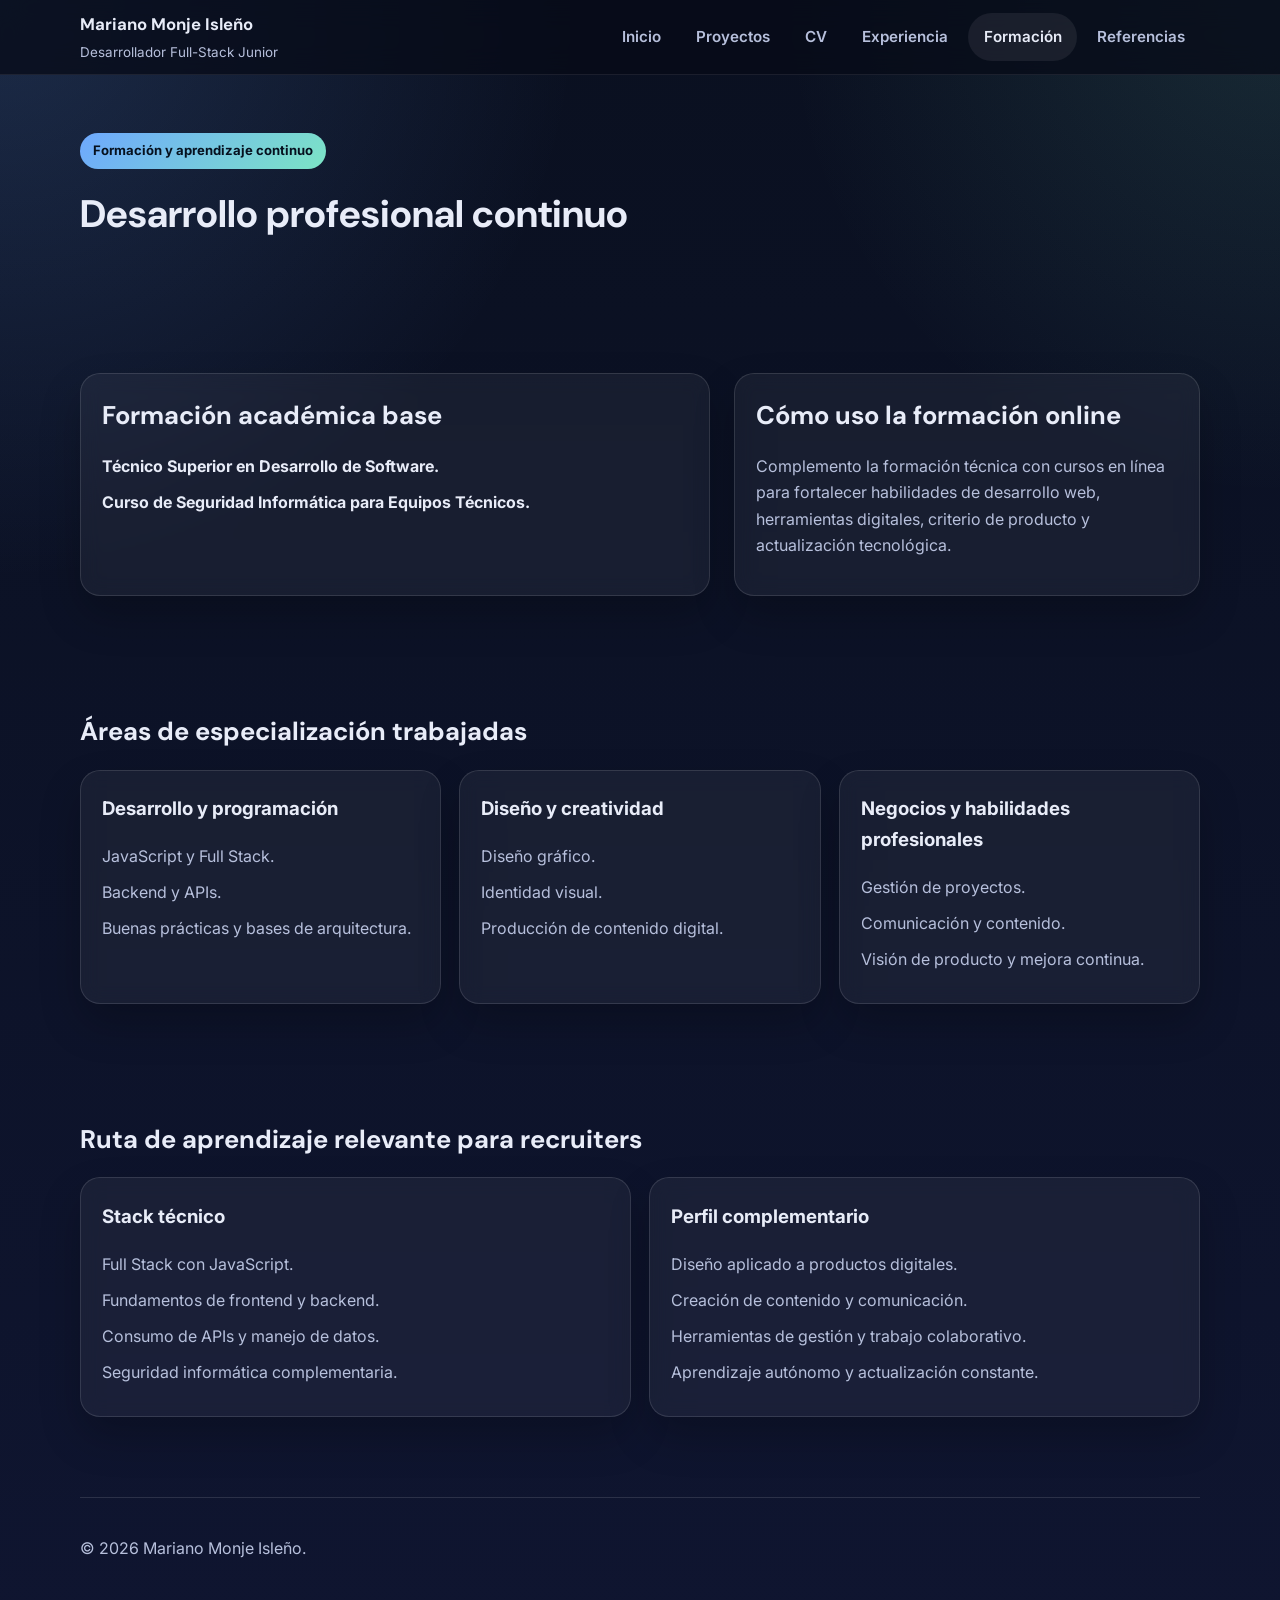
==== commit 6da36294: "actulizando" ====
--- a/CarrerasPlatzi.html
+++ b/CarrerasPlatzi.html
@@ -21,9 +21,6 @@
       <strong>Mariano Monje Isleño</strong>
       <span>Desarrollador Full-Stack Junior</span>
     </a>
-    <button class="nav-toggle" aria-label="Abrir navegación" aria-expanded="false">
-      <i class="fa-solid fa-bars"></i>
-    </button>
     <nav aria-label="Principal">
       <ul class="nav-links">
         <li><a href="index.html">Inicio</a></li>
@@ -41,7 +38,6 @@
   <section class="section">
     <span class="badge">Formación y aprendizaje continuo</span>
     <h1 style="font-family:'DM Sans',sans-serif;font-size:clamp(2rem,3vw,3.2rem);margin:.9rem 0 .7rem;">Desarrollo profesional continuo</h1>
-    <p class="section-intro">Esta sección quedó reescrita para sonar seria. Antes se veía más como publicidad de la plataforma; ahora está enfocada en qué aprendiste y cómo eso aporta a tu perfil profesional.</p>
   </section>
 
   <section class="section">
@@ -118,7 +114,7 @@
 <footer class="footer">
   <div class="container footer-inner">
     <p>© <span data-year></span> Mariano Monje Isleño.</p>
-    <p>Portafolio orientado a vacantes junior / trainee y trabajos freelance.</p>
+ 
   </div>
 </footer>
 <script src="index.js"></script>
